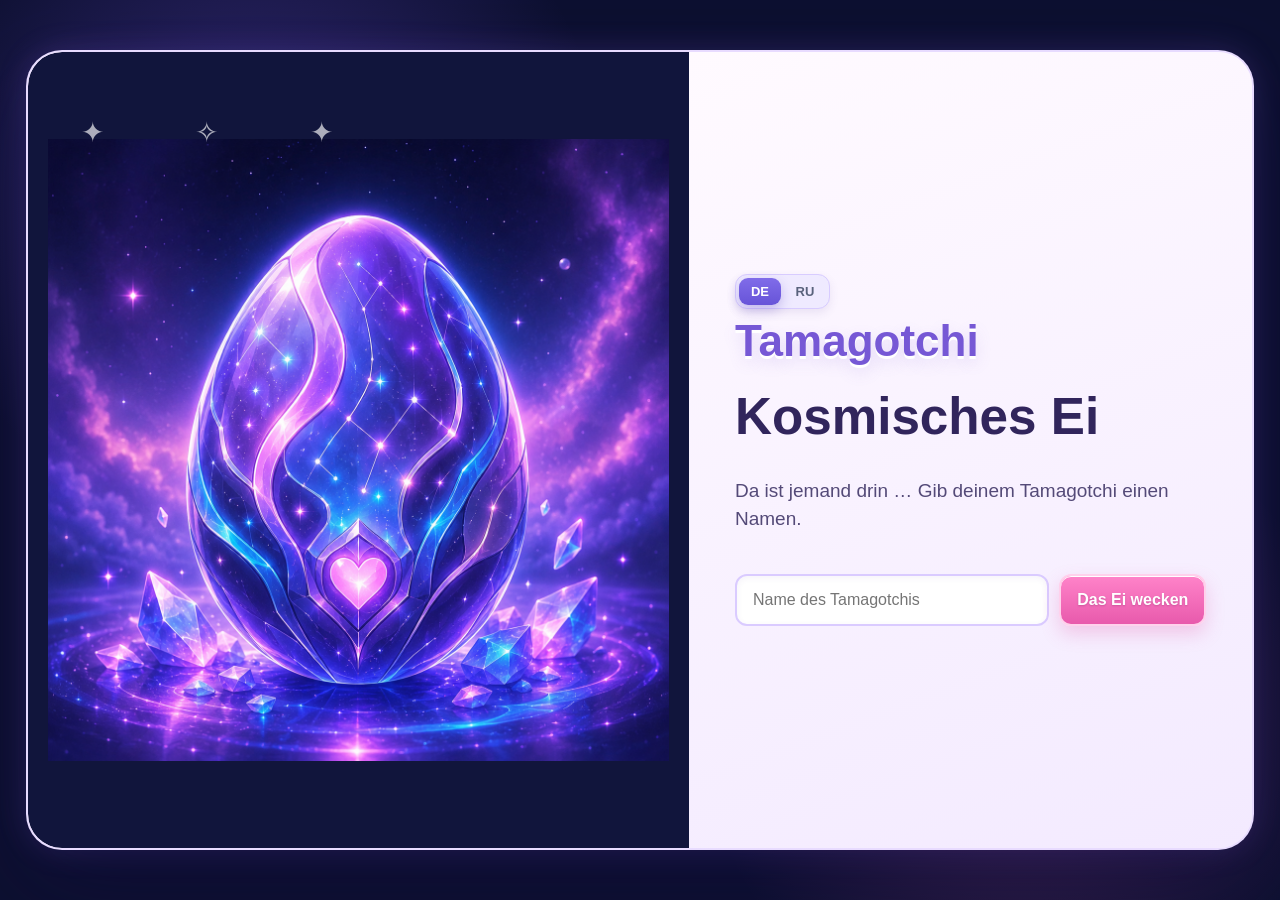
==== index.html @ 8ffc2bdd "Готово. Я собрала **единую финальную версию**, где объединила рабочую механику и утверждённый красив" ====
<!DOCTYPE html>
<html lang="de">
<head>
  <meta charset="UTF-8">
  <meta name="viewport" content="width=device-width, initial-scale=1.0">
  <title>Tamagotchi</title>
  <link rel="stylesheet" href="style.css">
</head>
<body>

  <section class="birth-screen" id="birthScreen">
    <div class="birth-card">
      <div class="birth-visual" id="birthVisual">
        <img id="birthImage" src="assets/images/anfisa_egg.png" alt="Tamagotchi">
        <div class="egg-cracks" id="eggCracks" aria-hidden="true"><i></i><i></i><i></i><i></i><i></i></div>
        <div class="shell-shards" id="shellShards" aria-hidden="true"><b></b><b></b><b></b><b></b><b></b><b></b></div>
        <div class="birth-stars" aria-hidden="true">✦ ✧ ✦</div>
      </div>
      <div class="birth-copy">
        <div class="language-switch birth-language-switch">
          <button type="button" class="lang-btn active" data-lang="de">DE</button>
          <button type="button" class="lang-btn" data-lang="ru">RU</button>
        </div>
        <p class="eyebrow brand-word">Tamagotchi</p>
        <h1 id="birthTitle">Kosmisches Ei</h1>
        <p id="birthText">Da ist jemand drin … Gib deinem Tamagotchi einen Namen.</p>

        <div class="birth-controls" id="birthControls">
          <input id="petName" type="text" maxlength="20" placeholder="Name" value="">
          <button id="startBtn" class="primary">Das Ei wecken</button>
        </div>

        <button id="birthContinueBtn" class="primary birth-continue" hidden>
          Weiter
        </button>
      </div>
    </div>
  </section>

  <main class="game-shell" id="gameShell" hidden>

    <header class="topbar">
      <div class="mini-avatar">
        <img id="miniPetImage" src="assets/images/anfisa_baby.png" alt="Tamagotchi">
      </div>

      <div class="title-block">
        <p class="eyebrow" id="demoLabel">Demo-Webversion</p>
        <h1 class="brand-title">Tamagotchi</h1>
        <p id="welcomeText">Dein Tamagotchi ist geboren!</p>
      </div>

      <div class="top-controls">
        <div class="language-switch">
          <button type="button" class="lang-btn active" data-lang="de">DE</button>
          <button type="button" class="lang-btn" data-lang="ru">RU</button>
        </div>

        <div class="level-badge">
          <span id="levelLabel">🏆 Level</span>
          <strong id="level">1</strong>
        </div>
      </div>
    </header>

    <section class="game-progress-panel">
      <div class="game-progress-head">
        <div>
          <p class="eyebrow" id="overallProgressLabel">Gesamtfortschritt</p>
          <h2 class="compact-title" id="careTitle">Für dein Tamagotchi sorgen</h2>
        </div>
        <strong class="game-progress-percent" id="gameProgressPercent">0%</strong>
      </div>

      <div class="progress-track main-track">
        <div class="progress-fill main-fill" id="gameProgressFill"></div>
      </div>

      <div class="game-steps" id="gameProgressSteps">
        <button class="step" type="button" data-main-action="feed">
          <span class="step-dot"></span><small id="stepFeedLabel">🍎 Füttern</small>
        </button>
        <button class="step" type="button" data-main-action="play">
          <span class="step-dot"></span><small id="stepPlayLabel">🎮 Spielen</small>
        </button>
        <button class="step" type="button" data-main-action="heal">
          <span class="step-dot"></span><small id="stepHealLabel">💊 Gesundheit</small>
        </button>
      </div>
    </section>

    <section class="stats-panel">
      <div class="stats-grid">
        <div class="stat" data-stat="health"><span>❤️</span><strong id="healthLabel">Gesundheit</strong><b id="health">70</b></div>
        <div class="stat" data-stat="hunger"><span>🍎</span><strong id="hungerLabel">Hunger</strong><b id="hunger">60</b></div>
        <div class="stat" data-stat="mood"><span>😊</span><strong id="moodLabel">Stimmung</strong><b id="mood">55</b></div>
        <div class="stat" data-stat="energy"><span>⚡</span><strong id="energyLabel">Energie</strong><b id="energy">100</b></div>
        <div class="stat" data-stat="coins"><span>💰</span><strong id="coinsLabel">Münzen</strong><b id="coins">0</b></div>
        <div class="stat" data-stat="experience"><span>⭐</span><strong id="experienceLabel">Erfahrung</strong><b id="experience">0</b></div>
      </div>
    </section>

    <section class="actions-panel">
      <button class="action-btn" data-main-action="feed" id="feedButton">🍎 Füttern</button>
      <button class="action-btn" data-main-action="play" id="playButton">🎮 Spielen</button>
      <button class="action-btn" data-main-action="heal" id="healButton">💊 Heilen</button>
    </section>

    <section class="content-zone">

      <aside class="pet-stage">
        <div class="pet-stage-top">
          <span class="stage-chip" id="growthLabel">Baby</span>
          <span class="reaction-chip" id="reactionLabel">Ruhig</span>
        </div>

        <div class="pet-picture">
          <img id="petImage" src="assets/images/anfisa_baby.png" alt="Tamagotchi">
          <div class="pet-sparkles" id="petSparkles">✨</div>
        </div>

        <div class="pet-speech" id="petSpeech">
          Miau!
        </div>
      </aside>

      <section class="task-stage">

        <div class="welcome-panel compact-welcome" id="welcomePanel">
          <div class="welcome-icon">🐾</div>
          <div>
            <h2 id="welcomeActionTitle">Wähle eine Aktion</h2>
            <p id="welcomeActionText">Wähle eine Aktion für dein Tamagotchi.</p>
          </div>
        </div>

        <div id="feedArea" hidden>
          <div class="section-heading">
            <div>
              <p class="task-topic">🍎 Essen und Trinken</p>
              <h2 id="feedTitle">Füttern</h2>
            </div>
            <span class="status-badge" id="feedStatus">Nicht erledigt</span>
          </div>

          <div class="progress-wrap feed-progress-wrap">
            <div class="progress-label-row">
              <span id="satietyLabel">Sättigung</span>
              <strong><span id="feedCount">0</span> / 6</strong>
            </div>
            <div class="progress-track">
              <div class="progress-fill fooddy-fill" id="feedProgress"></div>
            </div>
            <div class="progress-dots" id="feedDots">
              <span></span><span></span><span></span><span></span><span></span><span></span>
            </div>
          </div>

          <div class="fooddy-box" id="fooddyBox">
            <div class="fooddy-layout">
              <div class="fooddy-visual">
                <img src="assets/images/fooddy_feeder.png" alt="Robo-Futterautomat Fooddy">
                <div class="food-pellets" id="foodPellets" aria-hidden="true">
                  <span>●</span><span>●</span><span>●</span><span>●</span><span>●</span>
                </div>
                <div class="fooddy-dispense-label" id="fooddyDispenseLabel">Fooddy ist bereit</div>
              </div>

              <div class="fooddy-content">
            <div class="fooddy-heading">
              <div>
                <p class="task-topic" id="fooddyStepLabel">🤖 Schritt 1. Robo-Futterautomat Fooddy</p>
                <h3 id="fooddyTitle">Errate den Geheimcode</h3>
              </div>
              <strong class="round-badge"><span id="roundLabel">Runde</span> <span id="roundNumber">1</span> / 6</strong>
            </div>

            <p id="fooddyMessage" class="fooddy-message">Fooddy: „Piep-piep! Ich habe einen Code von 1 bis 100 versteckt.“</p>

            <div class="guess-row">
              <input id="guessInput" type="number" min="1" max="100" placeholder="Zahl von 1 bis 100 eingeben">
              <button id="guessBtn" class="primary">Code prüfen</button>
            </div>

            <div class="attempt-line">
              <span id="attemptsLabel">Gültige Versuche:</span> <strong id="attempts">0</strong>
            </div>
              </div>
            </div>
          </div>

          <div class="german-box" id="germanBox" hidden>
            <div class="fooddy-heading">
              <div>
                <p class="task-topic" id="deStepLabel">🇩🇪 Schritt 2. Deutsch</p>
                <h3 id="germanTaskTitle">AUFGABE 1</h3>
              </div>
              <strong class="round-badge"><span id="portionLabel">Portion</span> <span id="portionNumber">1</span> / 6</strong>
            </div>
            <p class="task-question" id="germanQuestion"></p>
            <div class="answers" id="germanAnswers"></div>
            <div class="feedback" id="germanFeedback"></div>
          </div>
        </div>

        <div id="seriesArea" hidden>
          <div class="section-heading">
            <div>
              <p class="task-topic" id="seriesTopic"></p>
              <h2 id="seriesTitle"></h2>
            </div>
            <span class="status-badge" id="seriesStatus">Nicht erledigt</span>
          </div>

          <div class="progress-wrap series-progress-wrap">
            <div class="progress-label-row">
              <span id="seriesProgressLabel">Fortschritt</span>
              <strong><span id="seriesCount">0</span> / 6</strong>
            </div>
            <div class="progress-track">
              <div class="progress-fill series-fill" id="seriesProgress"></div>
            </div>
            <div class="progress-dots" id="seriesDots">
              <span></span><span></span><span></span><span></span><span></span><span></span>
            </div>
          </div>

          <div class="german-box">
            <div class="fooddy-heading">
              <div>
                <p class="task-topic">🇩🇪 Deutsch</p>
                <h3 id="seriesTaskTitle">AUFGABE 1</h3>
              </div>
              <strong class="round-badge"><span id="taskNumberLabel">Aufgabe</span> <span id="seriesTaskNumber">1</span> / 6</strong>
            </div>
            <p class="task-question" id="seriesQuestion"></p>
            <div class="answers" id="seriesAnswers"></div>
            <div class="feedback" id="seriesFeedback"></div>
          </div>
        </div>

        <div id="finishArea" hidden>
          <div class="finish-box">
            <div class="finish-icon">🏆</div>
            <h2 id="finishTitle">Demo geschafft!</h2>
            <p id="finishText"></p>
            <button id="continueBtn" class="primary">Tamagotchi ansehen</button>
          </div>
        </div>
      </section>
    </section>
  </main>

  <script src="script.js"></script>
</body>
</html>
---- style.css ----
* { box-sizing: border-box; }

:root {
  font-family: Arial, sans-serif;
  color: #182235;
  background: linear-gradient(135deg, #fff5fb, #eef8ff);
}

html, body { margin: 0; width: 100%; height: 100%; }
body { height: 100dvh; overflow: hidden; }
button, input { font: inherit; }
button { cursor: pointer; }

[hidden] { display: none !important; }

.primary {
  border: 0;
  border-radius: 12px;
  padding: 10px 16px;
  background: #27304d;
  color: white;
  font-weight: 800;
}

.eyebrow, .task-topic {
  margin: 0 0 3px;
  font-weight: 800;
  color: #6c63a8;
}

/* ---------- РОЖДЕНИЕ ---------- */
.birth-screen {
  position: fixed;
  inset: 0;
  z-index: 100;
  display: grid;
  place-items: center;
  padding: 18px;
  background:
    radial-gradient(circle at 30% 20%, rgba(143,132,255,.30), transparent 34%),
    radial-gradient(circle at 70% 70%, rgba(255,120,203,.24), transparent 34%),
    #10102d;
}

.birth-card {
  width: min(1050px, 96vw);
  height: min(650px, 90vh);
  display: grid;
  grid-template-columns: minmax(320px, 1fr) minmax(320px, .9fr);
  overflow: hidden;
  border: 1px solid rgba(255,255,255,.18);
  border-radius: 30px;
  background: rgba(255,255,255,.96);
  box-shadow: 0 30px 80px rgba(0,0,0,.35);
}

.birth-card > img {
  width: 100%;
  height: 100%;
  object-fit: cover;
}

.birth-copy {
  display: grid;
  align-content: center;
  padding: 42px;
}

.birth-copy h1 {
  margin: 4px 0 10px;
  font-size: clamp(34px, 4vw, 58px);
}

.birth-copy p { font-size: 19px; line-height: 1.45; }

.birth-controls {
  display: flex;
  gap: 10px;
  margin-top: 12px;
}

.birth-controls input {
  flex: 1;
  min-width: 0;
  border: 1px solid #ccd5e3;
  border-radius: 12px;
  padding: 12px 14px;
}

/* ---------- ОДИН ЭКРАН ---------- */
.game-shell {
  width: min(1500px, calc(100% - 14px));
  height: calc(100dvh - 14px);
  margin: 7px auto;
  display: grid;
  grid-template-rows: 76px 88px 58px 54px minmax(0, 1fr);
  gap: 7px;
  overflow: hidden;
}

.topbar,
.game-progress-panel,
.stats-panel,
.actions-panel,
.pet-stage,
.task-stage {
  background: rgba(255,255,255,.97);
  border: 1px solid #e0e6ef;
  box-shadow: 0 8px 24px rgba(72,91,130,.08);
}

.topbar {
  border-radius: 18px;
  padding: 7px 12px;
  display: grid;
  grid-template-columns: 58px 1fr auto;
  align-items: center;
  gap: 12px;
}

.mini-avatar {
  width: 56px;
  height: 56px;
  border-radius: 15px;
  overflow: hidden;
  background: #f6efff;
}

.mini-avatar img {
  width: 100%;
  height: 100%;
  object-fit: cover;
}

.title-block h1 {
  margin: 0 0 2px;
  font-size: clamp(24px, 2.3vw, 34px);
  line-height: 1;
}

.title-block p:last-child {
  margin: 0;
  font-size: 14px;
}

.level-badge {
  min-width: 100px;
  padding: 8px 12px;
  border-radius: 14px;
  background: #f7f9fd;
  text-align: center;
}

.level-badge span { display: block; font-size: 13px; }
.level-badge strong { font-size: 22px; }

.game-progress-panel {
  border-radius: 17px;
  padding: 7px 12px;
}

.game-progress-head {
  display: flex;
  align-items: center;
  justify-content: space-between;
  margin-bottom: 5px;
}

.compact-title { margin: 0; font-size: 18px; }
.game-progress-head .eyebrow { font-size: 12px; }
.game-progress-percent { font-size: 21px; }

.progress-track {
  height: 11px;
  overflow: hidden;
  border-radius: 999px;
  background: #edf0f5;
}

.progress-fill {
  height: 100%;
  width: 0%;
  border-radius: inherit;
  transition: width .35s ease;
}

.main-fill { background: linear-gradient(90deg,#7a77ff,#a78cff,#ffbf6b); }
.fooddy-fill { background: linear-gradient(90deg,#ffd46b,#ff9f6b); }
.series-fill { background: linear-gradient(90deg,#8f84ff,#b5aaff); }

.game-steps {
  display: grid;
  grid-template-columns: repeat(3,1fr);
  gap: 8px;
  margin-top: 5px;
}

.step {
  padding: 1px 3px;
  border: 0;
  border-radius: 8px;
  background: transparent;
  text-align: center;
}

.step-dot {
  display: block;
  height: 6px;
  margin-bottom: 2px;
  border-radius: 999px;
  background: #e3e6ec;
}

.step.done .step-dot { background: #8f84ff; }
.step small { font-size: 12px; font-weight: 800; color: #4b5570; }

.stats-panel {
  padding: 7px 9px;
  border-radius: 16px;
}

.stats-grid {
  height: 100%;
  display: grid;
  grid-template-columns: repeat(6,minmax(0,1fr));
  gap: 7px;
}

.stat {
  min-width: 0;
  display: grid;
  grid-template-columns: 26px minmax(0,1fr) auto;
  align-items: center;
  gap: 5px;
  padding: 6px 8px;
  border: 1px solid transparent;
  border-radius: 11px;
  background: #f7f9fd;
  transition: .22s ease;
}

.stat span { font-size: 19px; }
.stat strong { overflow: hidden; font-size: 13px; text-overflow: ellipsis; }
.stat b { font-size: 15px; }

.stat.changed {
  transform: translateY(-1px);
  border-color: #70d28b;
  background: #eafff0;
  box-shadow: 0 0 0 2px rgba(112,210,139,.18);
}
.stat.changed strong, .stat.changed b { color: #217447; }

.actions-panel {
  border-radius: 16px;
  padding: 6px;
  display: grid;
  grid-template-columns: repeat(3,1fr);
  gap: 7px;
}

.action-btn {
  border: 0;
  border-radius: 11px;
  background: #eef3ff;
  color: #263557;
  font-weight: 800;
}

.action-btn.active { background: #e1dcff; }

.content-zone {
  min-height: 0;
  display: grid;
  grid-template-columns: minmax(245px, 29%) minmax(0, 1fr);
  gap: 7px;
  overflow: hidden;
}

.pet-stage {
  min-height: 0;
  position: relative;
  padding: 10px;
  border-radius: 18px;
  display: grid;
  grid-template-rows: auto minmax(0,1fr) auto;
  overflow: hidden;
}

.pet-stage-top {
  display: flex;
  justify-content: space-between;
  gap: 6px;
}

.stage-chip, .reaction-chip {
  padding: 5px 8px;
  border-radius: 999px;
  background: #f1efff;
  color: #5e5897;
  font-size: 12px;
  font-weight: 800;
}

.reaction-chip { background: #fff3da; color: #78551b; }

.pet-picture {
  min-height: 0;
  position: relative;
  display: grid;
  place-items: center;
  overflow: hidden;
}

.pet-picture img {
  max-width: 100%;
  max-height: 100%;
  width: auto;
  height: 100%;
  object-fit: contain;
  border-radius: 16px;
  transition: transform .25s ease, opacity .2s ease;
}

.pet-picture img.pop { transform: scale(1.04); }

.pet-sparkles {
  position: absolute;
  right: 14px;
  top: 14px;
  font-size: 27px;
  opacity: 0;
  transform: scale(.6);
  transition: .25s ease;
}

.pet-sparkles.show {
  opacity: 1;
  transform: scale(1.15);
}

.pet-speech {
  min-height: 47px;
  padding: 8px 10px;
  border-radius: 12px;
  background: #f8f7ff;
  line-height: 1.25;
  font-size: 14px;
  font-weight: 700;
}

.task-stage {
  min-height: 0;
  border-radius: 18px;
  padding: 11px 13px;
  display: grid;
  align-content: center;
  overflow: hidden;
}

.welcome-panel {
  max-width: 760px;
  margin: auto;
  text-align: center;
}
.welcome-panel h2 { margin: 4px 0 8px; }
.welcome-panel p { margin: 0; line-height: 1.4; }
.welcome-icon { font-size: 40px; }

#feedArea, #seriesArea, #finishArea {
  width: 100%;
  max-width: 980px;
  margin: auto;
}

.section-heading, .fooddy-heading {
  display: flex;
  justify-content: space-between;
  gap: 10px;
  align-items: flex-start;
}

.section-heading h2 { margin: 0 0 6px; font-size: 24px; }
h3 { margin: 0; font-size: 19px; }

.status-badge, .round-badge {
  flex: 0 0 auto;
  padding: 6px 9px;
  border-radius: 11px;
  background: #f3f5f9;
  font-size: 12px;
  font-weight: 800;
}

.status-badge.done { background: #e5f7ec; color: #217447; }

.progress-wrap {
  padding: 7px 9px;
  margin: 6px 0 7px;
  border: 1px solid #ddd8ff;
  border-radius: 12px;
  background: #f8f7ff;
}

.feed-progress-wrap {
  border-color: #f0dfb9;
  background: #fff9ef;
}

.progress-label-row {
  display: flex;
  justify-content: space-between;
  margin-bottom: 4px;
  font-size: 12px;
}

.progress-dots {
  display: grid;
  grid-template-columns: repeat(6,1fr);
  gap: 5px;
  margin-top: 4px;
}
.progress-dots span {
  height: 5px;
  border-radius: 999px;
  background: #e3e6ec;
}
#feedDots span.done { background: #ffc05c; }
#seriesDots span.done { background: #8f84ff; }

.fooddy-box, .german-box {
  padding: 9px 11px;
  border-radius: 14px;
}
.fooddy-box {
  border: 1px solid #f0dfb9;
  background: #fffaf1;
}
.german-box {
  border: 1px solid #ddd8ff;
  background: #f8f7ff;
}

.fooddy-message {
  margin: 7px 0;
  padding: 8px 10px;
  border-radius: 10px;
  background: #fff4dd;
  font-size: 14px;
}

.guess-row {
  display: flex;
  gap: 7px;
}

.guess-row input {
  min-width: 0;
  flex: 1;
  border: 1px solid #ccd5e3;
  border-radius: 11px;
  padding: 9px 11px;
}

.attempt-line { margin-top: 5px; font-size: 12px; }

.task-question {
  margin: 7px 0;
  font-size: 18px;
  line-height: 1.25;
  font-weight: 800;
}

.answers { display: grid; gap: 5px; }

.answer-btn {
  width: 100%;
  min-height: 34px;
  padding: 7px 10px;
  border: 1px solid #dbe2ef;
  border-radius: 10px;
  background: #f7f9fd;
  color: #182235;
  text-align: left;
  font-weight: 700;
}
.answer-btn:hover { background: #eef3ff; }

.feedback {
  min-height: 20px;
  margin-top: 6px;
  font-size: 13px;
  font-weight: 800;
}
.ok { color: #217447; }
.bad { color: #a43a45; }

.finish-box { text-align: center; }
.finish-icon { font-size: 45px; }

/* Небольшие ноутбуки */
@media (max-height: 720px) and (min-width: 900px) {
  .game-shell {
    grid-template-rows: 66px 76px 50px 46px minmax(0,1fr);
    gap: 5px;
  }
  .topbar { grid-template-columns: 50px 1fr auto; }
  .mini-avatar { width: 48px; height: 48px; }
  .title-block h1 { font-size: 25px; }
  .game-progress-panel { padding: 5px 10px; }
  .stats-panel, .actions-panel { padding: 5px 7px; }
  .stat { padding: 4px 6px; }
  .task-stage, .pet-stage { padding: 8px 10px; }
}

/* Узкие экраны */
@media (max-width: 900px) {
  body { overflow: auto; }
  .game-shell {
    height: auto;
    min-height: 100dvh;
    overflow: visible;
    grid-template-rows: auto;
  }
  .stats-grid { grid-template-columns: repeat(3,1fr); }
  .content-zone { grid-template-columns: 1fr; overflow: visible; }
  .pet-stage { min-height: 310px; }
  .task-stage { overflow: visible; }
  .birth-card { height: auto; grid-template-columns: 1fr; }
  .birth-card > img { max-height: 48vh; }
  .birth-copy { padding: 24px; }
}


/* ===== v2: исправления по экрану ===== */
.game-shell {
  grid-template-rows: 86px 80px 58px 54px minmax(0, 1fr);
}

/* Шапка: текст больше не подрезается */
.topbar {
  padding-top: 9px;
  padding-bottom: 9px;
  overflow: hidden;
}

.title-block {
  min-height: 0;
}

.title-block h1 {
  font-size: clamp(23px, 2.1vw, 32px);
  line-height: 1.05;
}

.title-block p:last-child {
  line-height: 1.2;
}

/* Общий прогресс компактнее, подписи не вылезают вниз */
.game-progress-panel {
  padding: 6px 12px 7px;
  overflow: hidden;
}

.game-progress-head {
  margin-bottom: 3px;
}

.game-steps {
  margin-top: 3px;
}

.step {
  display: grid;
  grid-template-columns: 1fr;
  align-items: center;
  min-height: 22px;
}

.step-dot {
  height: 4px;
  margin-bottom: 1px;
}

.step small {
  line-height: 1.05;
}

/* Анфиса показывается целиком */
.pet-picture {
  padding: 4px 4px 2px;
}

.pet-picture img {
  width: auto !important;
  height: auto !important;
  max-width: 96% !important;
  max-height: 96% !important;
  object-fit: contain !important;
  object-position: center bottom !important;
}

/* Компактный стартовый блок справа */
.task-stage {
  align-content: start;
}

.compact-welcome {
  width: 100%;
  max-width: none;
  min-height: 86px;
  margin: 0;
  padding: 14px 18px;
  display: flex;
  align-items: center;
  justify-content: center;
  gap: 15px;
  text-align: left;
  border-radius: 14px;
  background: linear-gradient(90deg, #fbfaff, #ffffff);
}

.compact-welcome .welcome-icon {
  flex: 0 0 auto;
  margin: 0;
  font-size: 34px;
}

.compact-welcome h2 {
  margin: 0 0 4px;
  font-size: 23px;
}

.compact-welcome p {
  margin: 0;
  font-size: 14px;
}

/* Рождение: новорождённая остаётся на экране, пока игрок не нажмёт кнопку */
.birth-continue {
  width: 100%;
  margin-top: 14px;
  min-height: 48px;
  font-size: 17px;
}

/* Фудди — полноценный персонаж блока еды */
.fooddy-layout {
  display: grid;
  grid-template-columns: 210px minmax(0, 1fr);
  gap: 12px;
  align-items: stretch;
}

.fooddy-visual {
  position: relative;
  min-height: 178px;
  overflow: hidden;
  border-radius: 14px;
  background: linear-gradient(145deg, #eff7ff, #f7efff);
  border: 1px solid #d7e4ff;
}

.fooddy-visual img {
  width: 100%;
  height: 100%;
  min-height: 178px;
  object-fit: cover;
  object-position: center;
  display: block;
}

.fooddy-dispense-label {
  position: absolute;
  left: 8px;
  right: 8px;
  bottom: 7px;
  padding: 5px 7px;
  border-radius: 999px;
  background: rgba(255,255,255,.92);
  text-align: center;
  font-size: 11px;
  font-weight: 800;
  color: #52598b;
}

.fooddy-content {
  min-width: 0;
  display: grid;
  align-content: center;
}

.food-pellets {
  position: absolute;
  left: 48%;
  bottom: 23px;
  width: 60px;
  height: 58px;
  pointer-events: none;
  opacity: 0;
}

.food-pellets span {
  position: absolute;
  color: #9a5d1e;
  font-size: 12px;
  text-shadow: 0 1px 1px rgba(0,0,0,.15);
}

.food-pellets span:nth-child(1) { left: 3px; top: 0; }
.food-pellets span:nth-child(2) { left: 20px; top: 5px; }
.food-pellets span:nth-child(3) { left: 34px; top: 1px; }
.food-pellets span:nth-child(4) { left: 13px; top: 18px; }
.food-pellets span:nth-child(5) { left: 29px; top: 22px; }

.food-pellets.dispensing {
  opacity: 1;
}

.food-pellets.dispensing span {
  animation: pelletDrop .85s ease-in forwards;
}

.food-pellets.dispensing span:nth-child(2) { animation-delay: .08s; }
.food-pellets.dispensing span:nth-child(3) { animation-delay: .14s; }
.food-pellets.dispensing span:nth-child(4) { animation-delay: .20s; }
.food-pellets.dispensing span:nth-child(5) { animation-delay: .26s; }

@keyframes pelletDrop {
  0% { transform: translateY(-15px) rotate(0); opacity: 0; }
  20% { opacity: 1; }
  100% { transform: translateY(38px) rotate(150deg); opacity: 0; }
}

@media (max-height: 720px) and (min-width: 900px) {
  .game-shell {
    grid-template-rows: 76px 70px 50px 46px minmax(0,1fr);
  }

  .fooddy-layout {
    grid-template-columns: 165px minmax(0,1fr);
  }

  .fooddy-visual,
  .fooddy-visual img {
    min-height: 140px;
  }
}


/* ===== v3: Анфиса всегда показывается целиком ===== */
.pet-stage {
  grid-template-rows: auto minmax(0, 1fr) auto;
  min-height: 0;
}

.pet-picture {
  min-height: 0;
  width: 100%;
  height: 100%;
  padding: 6px 10px;
  display: grid;
  place-items: center;
  overflow: hidden;
  border-radius: 14px;
  background: linear-gradient(180deg, #fbf6ff, #f7f3ff);
}

.pet-picture img {
  width: 100% !important;
  height: 100% !important;
  max-width: 100% !important;
  max-height: 100% !important;
  object-fit: contain !important;
  object-position: center center !important;
  display: block;
  border-radius: 12px;
}

/* Реплика всегда отдельным блоком, не перекрывает картинку */
.pet-speech {
  position: relative;
  z-index: 2;
  margin-top: 5px;
  min-height: 44px;
}

/* На небольших ноутбуках немного уменьшаем изображение,
   чтобы лапки и хвост точно помещались */
@media (max-height: 760px) and (min-width: 900px) {
  .pet-picture {
    padding: 4px 14px;
  }

  .pet-picture img {
    transform: scale(.90);
  }

  .pet-picture img.pop {
    transform: scale(.94);
  }
}


/* =========================================================
   v4 — ЖЁСТКОЕ ИСПРАВЛЕНИЕ ОБРЕЗКИ АНФИСЫ
   Картинка и реплика больше физически не могут перекрываться.
   ========================================================= */

.pet-stage {
  display: grid !important;
  grid-template-rows: 34px minmax(0, 1fr) 58px !important;
  gap: 6px !important;
  padding: 9px !important;
  overflow: hidden !important;
}

.pet-stage-top {
  height: 34px;
  min-height: 34px;
  align-items: center;
}

/* Отдельное окно исключительно для изображения */
.pet-picture {
  position: relative !important;
  min-width: 0 !important;
  min-height: 0 !important;
  width: 100% !important;
  height: 100% !important;
  padding: 0 !important;
  margin: 0 !important;
  overflow: hidden !important;
  border-radius: 14px !important;
  background: linear-gradient(180deg, #fbf6ff, #f5f0ff) !important;
}

/* Само изображение не участвует в расчёте сетки.
   Оно вписывается строго внутрь окна целиком. */
.pet-picture > img#petImage {
  position: absolute !important;
  inset: 7px !important;
  width: calc(100% - 14px) !important;
  height: calc(100% - 14px) !important;
  max-width: none !important;
  max-height: none !important;
  margin: 0 !important;
  padding: 0 !important;

  object-fit: contain !important;
  object-position: center center !important;

  transform: none !important;
  border-radius: 10px !important;
}

/* Реакция может слегка увеличиться, но только внутри своего окна */
.pet-picture > img#petImage.pop {
  transform: scale(.97) !important;
}

/* Реплика — отдельная фиксированная строка */
.pet-speech {
  position: static !important;
  z-index: auto !important;
  box-sizing: border-box !important;

  height: 58px !important;
  min-height: 58px !important;
  max-height: 58px !important;

  margin: 0 !important;
  padding: 8px 10px !important;

  display: flex !important;
  align-items: center !important;

  overflow: hidden !important;
  border-radius: 12px !important;
  background: #f8f7ff !important;

  font-size: 13px !important;
  line-height: 1.22 !important;
}

/* На экранах высотой около пользовательского скриншота
   отдаём Анфисе больше вертикального места */
@media (min-width: 900px) and (max-height: 900px) {
  .game-shell {
    grid-template-rows:
      72px
      66px
      50px
      46px
      minmax(0, 1fr) !important;
  }

  .content-zone {
    min-height: 0 !important;
  }

  .pet-stage {
    grid-template-rows: 32px minmax(0, 1fr) 54px !important;
  }

  .pet-speech {
    height: 54px !important;
    min-height: 54px !important;
    max-height: 54px !important;
  }
}


/* =========================================================
   v5 — финальное исправление изображения Анфисы
   Никакого absolute и никакого увеличения.
   ========================================================= */

.pet-stage {
  grid-template-rows: 34px minmax(0, 1fr) 58px !important;
  gap: 6px !important;
}

.pet-picture {
  position: static !important;
  display: flex !important;
  align-items: center !important;
  justify-content: center !important;

  width: 100% !important;
  height: 100% !important;
  min-width: 0 !important;
  min-height: 0 !important;

  padding: 8px 12px !important;
  margin: 0 !important;
  overflow: hidden !important;
}

.pet-picture > img#petImage {
  position: static !important;
  inset: auto !important;

  width: auto !important;
  height: auto !important;

  max-width: 88% !important;
  max-height: 96% !important;

  min-width: 0 !important;
  min-height: 0 !important;

  margin: auto !important;
  padding: 0 !important;

  object-fit: contain !important;
  object-position: center center !important;

  transform: none !important;
}

/* Реакции не должны приближать изображение */
.pet-picture > img#petImage.pop {
  transform: none !important;
}

/* Для невысоких экранов оставляем ещё больший запас */
@media (min-width: 900px) and (max-height: 900px) {
  .pet-picture > img#petImage {
    max-width: 82% !important;
    max-height: 90% !important;
  }
}

/* =========================================================
   v5 — заметная зелёная подсветка изменившихся показателей
   ========================================================= */

.stat.changed {
  background: #dfffe8 !important;
  border: 2px solid #36b95f !important;
  box-shadow:
    0 0 0 3px rgba(54,185,95,.20),
    0 0 18px rgba(54,185,95,.42) !important;
  transform: scale(1.035) !important;
}

.stat.changed strong,
.stat.changed b {
  color: #147a36 !important;
}

.stat.changed b::after {
  content: " ✓";
  color: #20a34c;
  font-size: .8em;
}


/* ===== v6: все варианты ответа одинаково кликабельны ===== */
.answer-btn {
  cursor: pointer !important;
  pointer-events: auto !important;
  opacity: 1 !important;
  user-select: none;
}

.answer-btn:not(:disabled):hover {
  background: #eaf0ff !important;
  border-color: #b8c7eb !important;
  transform: translateY(-1px);
}

.answer-btn:not(:disabled):active {
  transform: translateY(0) scale(.995);
}

.answer-btn.wrong-answer {
  background: #fff0f1 !important;
  border-color: #e66a76 !important;
  color: #9c2632 !important;
  animation: wrongShake .28s ease-in-out 2;
}

.answer-btn:disabled {
  cursor: default !important;
  pointer-events: none !important;
}

@keyframes wrongShake {
  0%, 100% { transform: translateX(0); }
  25% { transform: translateX(-4px); }
  75% { transform: translateX(4px); }
}


/* ===== v8: RU / DE language switch ===== */
.top-controls {
  display: flex;
  align-items: center;
  gap: 8px;
}

.language-switch {
  display: inline-flex;
  gap: 3px;
  padding: 3px;
  border-radius: 12px;
  background: #eef2fb;
  border: 1px solid #dde3f1;
}

.birth-language-switch {
  width: fit-content;
  margin-bottom: 10px;
}

.lang-btn {
  min-width: 42px;
  padding: 6px 9px;
  border: 0;
  border-radius: 9px;
  background: transparent;
  color: #59627c;
  font-size: 13px;
  font-weight: 900;
}

.lang-btn.active {
  background: #6f65d8;
  color: white;
  box-shadow: 0 3px 8px rgba(71,61,156,.22);
}

@media (max-width: 900px) {
  .top-controls {
    flex-direction: column;
    align-items: stretch;
  }

  .language-switch {
    justify-content: center;
  }
}


/* ===== v11: compact layout, full birth image, no demo label, single progress ===== */
.birth-card > img {
  object-fit: contain !important;
  object-position: center center !important;
  background: radial-gradient(circle at 50% 45%, rgba(138,102,255,.18), transparent 40%), #12133a;
  padding: 16px;
}

#demoLabel { display: none !important; }

.topbar {
  padding: 6px 12px !important;
}

.game-shell {
  grid-template-rows: 70px 54px 56px 52px minmax(0, 1fr) !important;
  gap: 5px !important;
}

.title-block h1 {
  font-size: clamp(22px, 2vw, 30px) !important;
}

.title-block p:last-child {
  font-size: 12px !important;
}

.game-progress-panel {
  padding: 6px 12px !important;
}

.game-progress-head {
  margin-bottom: 4px !important;
}

.compact-title { font-size: 16px !important; }
.game-progress-head .eyebrow { font-size: 11px !important; }
.game-progress-percent { font-size: 18px !important; }
.progress-track.main-track { height: 8px !important; background: #edf1f8; box-shadow: inset 0 0 0 1px #e2e7f0; }
.progress-fill.main-fill { box-shadow: 0 0 12px rgba(122,119,255,.28); }
.game-steps { display: none !important; }

.stats-panel { padding: 6px 8px !important; }
.stat { padding: 5px 8px !important; }
.stat strong { font-size: 12px !important; }
.stat b { font-size: 14px !important; }

.actions-panel { padding: 5px !important; }
.action-btn { font-size: 15px; }

.content-zone { gap: 6px !important; }
.pet-stage, .task-stage { padding: 8px 10px !important; }

.pet-stage {
  grid-template-rows: 32px minmax(0, 1fr) 64px !important;
}

.pet-picture {
  background: linear-gradient(180deg, #faf6ff, #f6f1ff) !important;
}

.pet-picture > img#petImage {
  max-width: 74% !important;
  max-height: 74% !important;
  animation: petIdle 3.2s ease-in-out infinite;
}

@keyframes petIdle {
  0%, 100% { transform: translateY(0); }
  50% { transform: translateY(-4px); }
}

.pet-picture > img#petImage.pop {
  animation: petPop .5s ease, petIdle 3.2s ease-in-out .5s infinite;
}

@keyframes petPop {
  0% { transform: scale(.98); }
  50% { transform: scale(1.03); }
  100% { transform: scale(1); }
}

.pet-speech {
  height: 64px !important;
  min-height: 64px !important;
  max-height: 64px !important;
  font-size: 12px !important;
  line-height: 1.15 !important;
}

.compact-welcome {
  min-height: 68px !important;
  padding: 10px 14px !important;
}
.compact-welcome .welcome-icon { font-size: 28px !important; }
.compact-welcome h2 { font-size: 19px !important; }
.compact-welcome p { font-size: 13px !important; }

.feed-progress-wrap, .series-progress-wrap {
  display: none !important;
}

#feedArea, #seriesArea, #finishArea {
  max-width: none !important;
  margin: 0 !important;
}

.section-heading h2 { font-size: 20px !important; margin-bottom: 4px !important; }
h3 { font-size: 17px !important; }
.status-badge, .round-badge { padding: 5px 8px !important; font-size: 11px !important; }

.fooddy-layout {
  grid-template-columns: 185px minmax(0, 1fr) !important;
  gap: 10px !important;
}
.fooddy-visual, .fooddy-visual img { min-height: 150px !important; }
.fooddy-content { align-content: start !important; }
.fooddy-message { margin: 6px 0 !important; padding: 7px 9px !important; font-size: 13px !important; }
.guess-row input { padding: 8px 10px !important; }
.attempt-line { margin-top: 4px !important; font-size: 12px !important; }

.task-question {
  margin: 6px 0 !important;
  font-size: 16px !important;
  line-height: 1.2 !important;
}
.answers { gap: 4px !important; }
.answer-btn {
  min-height: 30px !important;
  padding: 6px 9px !important;
  font-size: 14px !important;
}
.feedback { margin-top: 4px !important; font-size: 12px !important; min-height: 18px !important; }

@media (min-width: 900px) and (max-height: 900px) {
  .game-shell {
    grid-template-rows: 68px 52px 54px 50px minmax(0, 1fr) !important;
  }
  .fooddy-layout { grid-template-columns: 165px minmax(0, 1fr) !important; }
  .fooddy-visual, .fooddy-visual img { min-height: 132px !important; }
  .pet-picture > img#petImage { max-width: 68% !important; max-height: 68% !important; }
  .pet-speech { height: 60px !important; min-height: 60px !important; max-height: 60px !important; }
}
\n\n/* ===== v12: player chooses the pet name ===== */\n.birth-controls input.name-error {\n  border-color: #ef6680 !important;\n  box-shadow: 0 0 0 4px rgba(239,102,128,.16) !important;\n  animation: nameShake .28s ease-in-out 2;\n}\n\n@keyframes nameShake {\n  0%, 100% { transform: translateX(0); }\n  25% { transform: translateX(-5px); }\n  75% { transform: translateX(5px); }\n}\n

/* ============================================================
   FINAL v14 — approved child-friendly magical UI
   ============================================================ */
:root {
  --violet:#7665e8;
  --violet-dark:#5039b7;
  --pink:#ff83c9;
  --cream:#fff9ff;
  --panel:rgba(255,255,255,.92);
  --line:#e7d9ff;
  --shadow:0 8px 26px rgba(103,73,175,.16);
}
body {
  background:
    radial-gradient(circle at 12% 10%, rgba(255,184,234,.34), transparent 28%),
    radial-gradient(circle at 88% 12%, rgba(132,116,255,.22), transparent 30%),
    linear-gradient(135deg,#fff5fd,#f1f5ff);
}
#demoLabel { display:none !important; }

/* ---------- BIRTH ---------- */
.birth-screen {
  background:
    radial-gradient(circle at 20% 20%, rgba(128,92,255,.32), transparent 28%),
    radial-gradient(circle at 80% 80%, rgba(247,105,211,.22), transparent 26%),
    #0d1030;
  padding:18px;
}
.birth-card {
  width:min(1460px,96vw);
  height:min(800px,94vh);
  grid-template-columns:minmax(0,1.08fr) minmax(390px,.92fr);
  border:2px solid rgba(231,219,255,.95);
  border-radius:36px;
  background:linear-gradient(145deg,#fffaff,#f5efff);
  box-shadow:0 28px 90px rgba(16,9,63,.42),0 0 30px rgba(154,122,255,.20);
}
.birth-visual {
  position:relative;
  min-width:0; min-height:0;
  overflow:hidden;
  border-radius:34px 0 0 34px;
  background:#11153c;
  display:grid; place-items:center;
}
.birth-visual>img {
  width:100%; height:100%; object-fit:contain; object-position:center;
  padding:20px;
  transition:transform .45s ease, filter .45s ease, opacity .25s ease;
}
.birth-visual.egg-awake>img { animation:eggFloat 1.8s ease-in-out infinite; filter:drop-shadow(0 0 24px rgba(174,122,255,.35)); }
.birth-visual.cracking>img { animation:eggShake .18s linear 6; filter:drop-shadow(0 0 36px rgba(255,145,234,.75)); }
.birth-visual.burst>img { animation:none; transform:scale(.98); }
.birth-stars { position:absolute; inset:8%; color:#fff; font-size:28px; letter-spacing:42px; opacity:.65; animation:twinkle 1.4s ease-in-out infinite; pointer-events:none; }
.egg-cracks { position:absolute; inset:20% 26%; opacity:0; pointer-events:none; }
.egg-cracks i { position:absolute; width:4px; height:110px; background:linear-gradient(#fff,#d793ff); box-shadow:0 0 13px #fff; transform-origin:top; clip-path:polygon(42% 0,100% 0,58% 35%,100% 48%,52% 100%,0 100%,40% 54%,0 40%); }
.egg-cracks i:nth-child(1){left:47%;top:3%;transform:rotate(8deg)}
.egg-cracks i:nth-child(2){left:34%;top:25%;transform:rotate(-48deg)}
.egg-cracks i:nth-child(3){left:61%;top:24%;transform:rotate(52deg)}
.egg-cracks i:nth-child(4){left:42%;top:48%;transform:rotate(18deg)}
.egg-cracks i:nth-child(5){left:57%;top:49%;transform:rotate(-18deg)}
.birth-visual.cracking .egg-cracks{opacity:1;animation:crackFlash .9s ease both}
.shell-shards{position:absolute;inset:0;pointer-events:none}
.shell-shards b{position:absolute;left:48%;top:48%;width:58px;height:46px;background:linear-gradient(135deg,#9f73ff,#432ba9);border:3px solid #e9caff;clip-path:polygon(0 35%,32% 0,100% 18%,79% 100%,20% 85%);opacity:0;box-shadow:0 0 18px rgba(219,169,255,.8)}
.birth-visual.burst .shell-shards b{opacity:1;animation:shardFly 1.05s ease-out forwards}
.birth-visual.burst .shell-shards b:nth-child(1){--x:-310px;--y:-210px;--r:-70deg}
.birth-visual.burst .shell-shards b:nth-child(2){--x:300px;--y:-180px;--r:80deg}
.birth-visual.burst .shell-shards b:nth-child(3){--x:-360px;--y:70px;--r:-120deg}
.birth-visual.burst .shell-shards b:nth-child(4){--x:350px;--y:90px;--r:130deg}
.birth-visual.burst .shell-shards b:nth-child(5){--x:-230px;--y:240px;--r:-150deg}
.birth-visual.burst .shell-shards b:nth-child(6){--x:250px;--y:230px;--r:160deg}
.birth-copy { padding:34px 46px; background:linear-gradient(160deg,#fffaff,#f3eaff); }
.birth-copy .brand-word{font-size:44px!important;line-height:1;margin-bottom:18px;color:#7658d5;text-shadow:0 3px 0 #fff,0 7px 16px rgba(118,88,213,.18)}
.birth-copy h1{font-size:clamp(38px,4vw,62px);color:#31255c;margin:6px 0 12px}
.birth-copy p{font-size:19px;color:#544a78}
.birth-controls{margin-top:22px}
.birth-controls input{background:#fff;border:2px solid #dacbff;box-shadow:inset 0 2px 6px rgba(83,54,146,.06);padding:15px 16px}
.primary{background:linear-gradient(180deg,#ff83c9,#e85aac);border:2px solid #ffd1ec;box-shadow:0 8px 18px rgba(227,82,163,.25),inset 0 1px 0 #fff;color:#fff;text-shadow:0 1px 2px rgba(100,23,81,.25)}
.primary:hover{transform:translateY(-1px);filter:brightness(1.04)}
.birth-continue{font-size:18px}
.language-switch{background:#efeaff;border:1px solid #d8ccff;box-shadow:0 4px 10px rgba(78,55,147,.10)}
.lang-btn.active{background:linear-gradient(180deg,#806ce9,#6754d8);box-shadow:0 5px 12px rgba(93,71,191,.30)}

/* ---------- GAME: use every pixel ---------- */
.game-shell{
  width:min(1600px,calc(100% - 12px));
  height:calc(100dvh - 12px);
  margin:6px auto;
  grid-template-rows:58px 42px 50px 44px minmax(0,1fr)!important;
  gap:5px!important;
}
.topbar,.game-progress-panel,.stats-panel,.actions-panel,.pet-stage,.task-stage{border:2px solid rgba(223,210,255,.95);box-shadow:var(--shadow);background:var(--panel)}
.topbar{border-radius:18px;padding:5px 10px!important;grid-template-columns:48px 1fr auto;gap:9px}
.mini-avatar{width:46px;height:46px;border-radius:50%;border:3px solid #fff;box-shadow:0 0 0 2px #d8c6ff,0 5px 13px rgba(77,54,147,.14)}
.brand-title{font-size:26px!important;color:#6b51cf!important;text-shadow:0 2px 0 #fff;margin:0!important}
.title-block p:last-child{font-size:11px!important;line-height:1.1;color:#625b78}
.level-badge{padding:4px 10px;border:1px solid #decfff;background:linear-gradient(180deg,#fff,#f2edff);min-width:86px}
.level-badge span{font-size:11px}.level-badge strong{font-size:18px;color:#6c51d7}
.game-progress-panel{border-radius:15px;padding:4px 10px!important;display:grid;grid-template-columns:210px 1fr 58px;align-items:center;gap:10px}
.game-progress-head{display:contents}.game-progress-head>div{min-width:0}.game-progress-head .eyebrow{display:none}.compact-title{font-size:14px!important;color:#6654bb;white-space:nowrap;overflow:hidden;text-overflow:ellipsis}
.game-progress-percent{font-size:16px!important;color:#6a54d5;text-align:right;grid-column:3}.main-track{grid-column:2;grid-row:1;height:8px!important;background:#eae6f3!important;box-shadow:inset 0 1px 3px rgba(46,27,89,.10)}
.main-fill{background:linear-gradient(90deg,#ff9dcf,#ffcb73,#82d6ff,#8c7cff)!important;box-shadow:0 0 12px rgba(133,103,255,.45)}
.game-steps{display:none!important}
.stats-panel{border-radius:15px;padding:4px 6px!important}.stats-grid{gap:5px}.stat{padding:4px 6px!important;border:1px solid #eadfff;background:linear-gradient(180deg,#fff,#faf7ff);border-radius:13px}.stat span{font-size:17px}.stat strong{font-size:11px!important}.stat b{font-size:13px!important;color:#614bc7}
.stat.changed{background:#eaffed!important;border-color:#68de85!important;box-shadow:0 0 14px rgba(83,212,113,.36)!important}
.actions-panel{border-radius:15px;padding:4px!important}.action-btn{border:1px solid #ddd3ff;background:linear-gradient(180deg,#f8f5ff,#efebff);font-size:14px;color:#59499c}.action-btn.active{background:linear-gradient(180deg,#dcd4ff,#c9beff);box-shadow:0 0 12px rgba(117,89,224,.24)}
.content-zone{grid-template-columns:minmax(230px,28%) minmax(0,1fr);gap:5px!important}
.pet-stage,.task-stage{border-radius:18px;padding:7px!important}
.pet-stage{grid-template-rows:28px minmax(0,1fr) 55px!important;gap:5px!important;background:linear-gradient(160deg,#fff,#f5efff)}
.pet-stage-top{height:28px!important;min-height:28px!important}.stage-chip,.reaction-chip{padding:4px 7px;font-size:10px}
.pet-picture{padding:3px!important;background:radial-gradient(circle at 50% 35%,#fff 0,#f2e9ff 68%,#e6d9ff 100%)!important;border:1px solid #e4d5ff!important}
.pet-picture>img#petImage{max-width:78%!important;max-height:78%!important;animation:petBreath 3s ease-in-out infinite!important;filter:drop-shadow(0 8px 10px rgba(70,48,111,.16))}
.pet-picture>img#petImage.pop{animation:petHappy .55s ease,petBreath 3s ease-in-out .55s infinite!important}
.pet-speech{height:55px!important;min-height:55px!important;max-height:55px!important;font-size:11px!important;padding:6px 8px!important;background:#fff9ff!important;border:1px solid #eadfff}
.task-stage{overflow:hidden!important;background:linear-gradient(150deg,#fff,#faf5ff);align-content:start!important}
.compact-welcome{min-height:56px!important;padding:8px 10px!important;border:1px solid #e4d8ff;background:linear-gradient(90deg,#faf7ff,#fff)}
.compact-welcome .welcome-icon{font-size:24px!important}.compact-welcome h2{font-size:17px!important}.compact-welcome p{font-size:11px!important}
.feed-progress-wrap,.series-progress-wrap{display:none!important}
#feedArea,#seriesArea,#finishArea{max-width:none!important;margin:0!important;height:100%;overflow:hidden}
.section-heading{align-items:center;padding:1px 2px 4px}.section-heading h2{font-size:18px!important;margin:0!important;color:#553cae}.task-topic{font-size:11px;margin:0!important}.status-badge,.round-badge{padding:4px 7px!important;font-size:10px!important}
.fooddy-box,.german-box{padding:7px!important;border-radius:14px;border:1px solid #e6d7ff;background:linear-gradient(145deg,#fff,#fff8fc)}
.fooddy-layout{grid-template-columns:160px minmax(0,1fr)!important;gap:8px!important}.fooddy-visual,.fooddy-visual img{min-height:124px!important}.fooddy-visual{border:1px solid #d8c8ff;background:#f2edff}.fooddy-content{align-content:start!important}.fooddy-heading{gap:6px}h3{font-size:15px!important}.fooddy-message{font-size:11px!important;padding:6px 7px!important;margin:5px 0!important}.guess-row{gap:5px}.guess-row input{padding:7px 8px!important;font-size:12px}.guess-row .primary{padding:7px 10px!important;font-size:12px}.attempt-line{font-size:10px!important;margin-top:3px!important}
.task-question{font-size:15px!important;margin:5px 0!important}.answers{gap:3px!important}.answer-btn{min-height:27px!important;padding:5px 8px!important;font-size:12px!important;border-color:#e0d7f2;background:#fcfbff}.feedback{min-height:16px!important;font-size:10px!important;margin-top:3px!important}
.finish-box{padding-top:12px}.finish-icon{font-size:40px}.finish-box h2{color:#5d46c1}

@keyframes eggFloat{0%,100%{transform:translateY(0) scale(.96)}50%{transform:translateY(-10px) scale(.98)}}
@keyframes eggShake{0%{transform:translateX(0) rotate(0)}25%{transform:translateX(-7px) rotate(-1deg)}75%{transform:translateX(7px) rotate(1deg)}100%{transform:translateX(0) rotate(0)}}
@keyframes crackFlash{0%{opacity:0}30%{opacity:1}100%{opacity:1}}
@keyframes shardFly{0%{transform:translate(0,0) rotate(0) scale(.5);opacity:1}100%{transform:translate(var(--x),var(--y)) rotate(var(--r)) scale(1.05);opacity:0}}
@keyframes twinkle{0%,100%{opacity:.25;transform:scale(.94)}50%{opacity:.9;transform:scale(1.04)}}
@keyframes petBreath{0%,100%{transform:translateY(0) scale(1)}50%{transform:translateY(-3px) scale(1.012)}}
@keyframes petHappy{0%{transform:scale(1)}50%{transform:scale(1.06) rotate(-1deg)}100%{transform:scale(1)}}

@media (min-width:900px) and (max-height:760px){
  .game-shell{grid-template-rows:52px 38px 46px 40px minmax(0,1fr)!important}
  .topbar{grid-template-columns:42px 1fr auto}.mini-avatar{width:40px;height:40px}.brand-title{font-size:22px!important}
  .game-progress-panel{grid-template-columns:170px 1fr 50px}.compact-title{font-size:12px!important}
  .stat strong{font-size:10px!important}.stat b{font-size:12px!important}.action-btn{font-size:12px}
  .content-zone{grid-template-columns:minmax(210px,27%) minmax(0,1fr)}
  .pet-stage{grid-template-rows:25px minmax(0,1fr) 48px!important}.pet-speech{height:48px!important;min-height:48px!important;max-height:48px!important}
  .fooddy-layout{grid-template-columns:135px minmax(0,1fr)!important}.fooddy-visual,.fooddy-visual img{min-height:105px!important}
  .answer-btn{min-height:24px!important;padding:4px 7px!important}.task-question{font-size:13px!important}.section-heading h2{font-size:16px!important}
}

html{height:100%;overflow:hidden!important;} body{height:100%;overflow:hidden!important;}
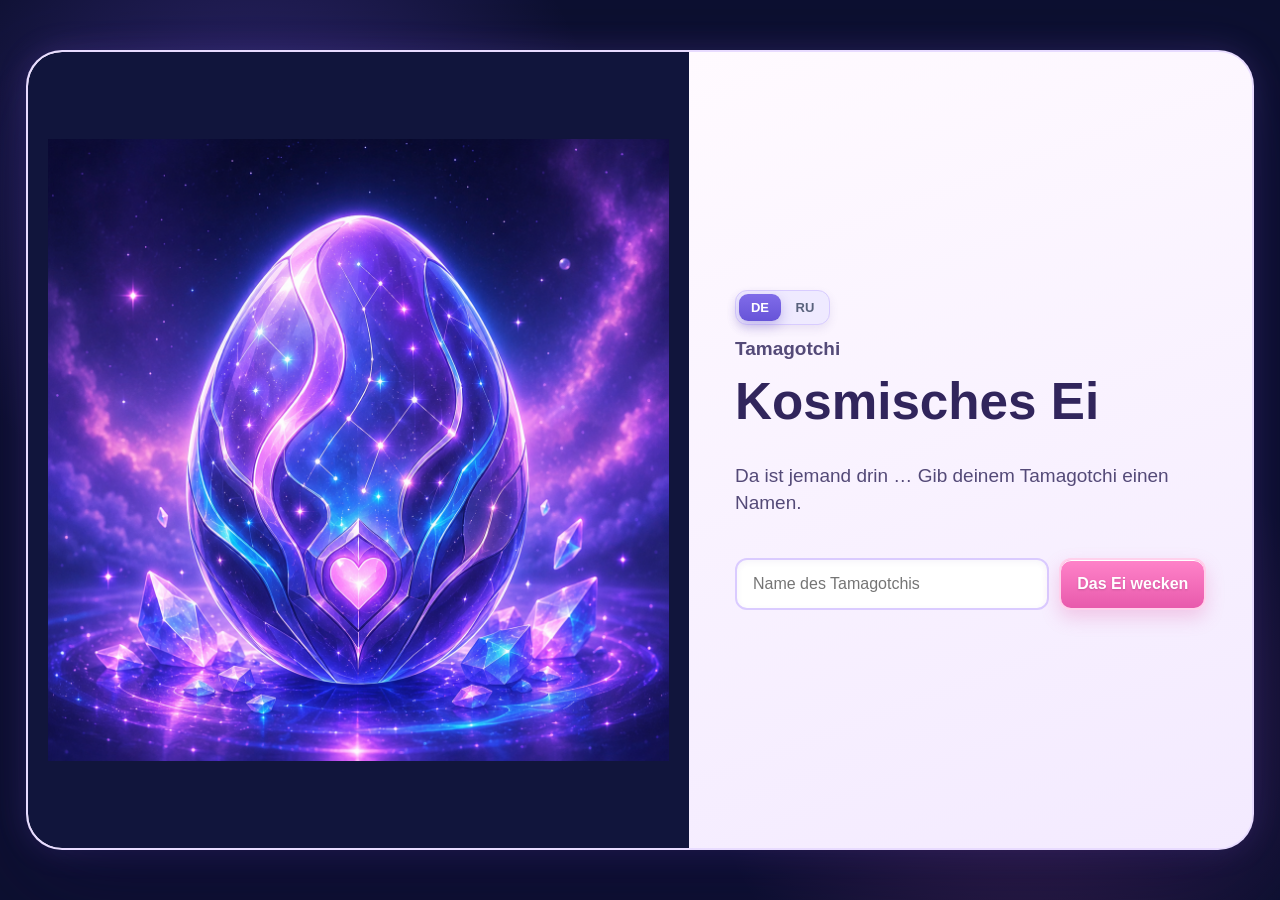
==== commit 631a9ab6: "изменения в папке" ====
--- a/index.html
+++ b/index.html
@@ -11,17 +11,20 @@
   <section class="birth-screen" id="birthScreen">
     <div class="birth-card">
       <div class="birth-visual" id="birthVisual">
-        <img id="birthImage" src="assets/images/anfisa_egg.png" alt="Tamagotchi">
-        <div class="egg-cracks" id="eggCracks" aria-hidden="true"><i></i><i></i><i></i><i></i><i></i></div>
-        <div class="shell-shards" id="shellShards" aria-hidden="true"><b></b><b></b><b></b><b></b><b></b><b></b></div>
-        <div class="birth-stars" aria-hidden="true">✦ ✧ ✦</div>
+        <img id="birthImage" src="assets/images/anfisa_egg.png" alt="Kosmisches Ei">
+        <div class="egg-cracks" id="eggCracks" aria-hidden="true">
+          <i></i><i></i><i></i><i></i><i></i>
+        </div>
+        <div class="shell-shards" id="shellShards" aria-hidden="true">
+          <b></b><b></b><b></b><b></b><b></b><b></b>
+        </div>
       </div>
       <div class="birth-copy">
         <div class="language-switch birth-language-switch">
           <button type="button" class="lang-btn active" data-lang="de">DE</button>
           <button type="button" class="lang-btn" data-lang="ru">RU</button>
         </div>
-        <p class="eyebrow brand-word">Tamagotchi</p>
+        <p class="eyebrow">Tamagotchi</p>
         <h1 id="birthTitle">Kosmisches Ei</h1>
         <p id="birthText">Da ist jemand drin … Gib deinem Tamagotchi einen Namen.</p>
 
@@ -46,7 +49,7 @@
 
       <div class="title-block">
         <p class="eyebrow" id="demoLabel">Demo-Webversion</p>
-        <h1 class="brand-title">Tamagotchi</h1>
+        <h1>Tamagotchi</h1>
         <p id="welcomeText">Dein Tamagotchi ist geboren!</p>
       </div>
 
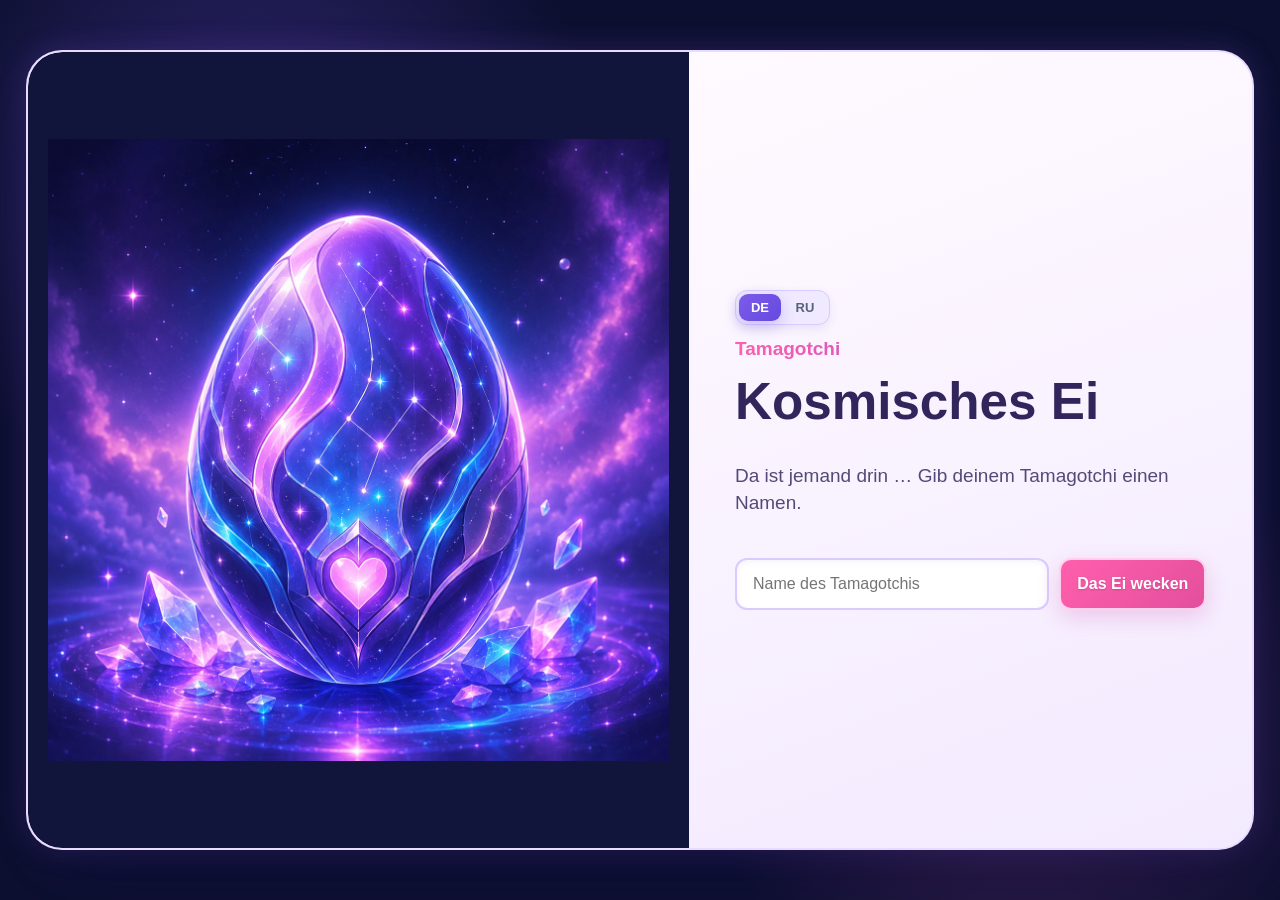
==== commit 48d18097: "Обновлено" ====
--- a/index.html
+++ b/index.html
@@ -11,7 +11,7 @@
   <section class="birth-screen" id="birthScreen">
     <div class="birth-card">
       <div class="birth-visual" id="birthVisual">
-        <img id="birthImage" src="assets/images/anfisa_egg.png" alt="Kosmisches Ei">
+        <img id="birthImage" src="assets/images/tamagotchi_egg.png" alt="Kosmisches Ei">
         <div class="egg-cracks" id="eggCracks" aria-hidden="true">
           <i></i><i></i><i></i><i></i><i></i>
         </div>
@@ -29,7 +29,7 @@
         <p id="birthText">Da ist jemand drin … Gib deinem Tamagotchi einen Namen.</p>
 
         <div class="birth-controls" id="birthControls">
-          <input id="petName" type="text" maxlength="20" placeholder="Name" value="">
+          <input id="petName" type="text" maxlength="20" placeholder="Name des Tamagotchis" value="">
           <button id="startBtn" class="primary">Das Ei wecken</button>
         </div>
 
@@ -44,11 +44,11 @@
 
     <header class="topbar">
       <div class="mini-avatar">
-        <img id="miniPetImage" src="assets/images/anfisa_baby.png" alt="Tamagotchi">
+        <img id="miniPetImage" src="assets/images/tamagotchi_baby.png" alt="Tamagotchi">
       </div>
 
       <div class="title-block">
-        <p class="eyebrow" id="demoLabel">Demo-Webversion</p>
+        <p class="eyebrow" id="demoLabel"></p>
         <h1>Tamagotchi</h1>
         <p id="welcomeText">Dein Tamagotchi ist geboren!</p>
       </div>
@@ -60,7 +60,7 @@
         </div>
 
         <div class="level-badge">
-          <span id="levelLabel">🏆 Level</span>
+          <span id="levelLabel">🏆 Stufe</span>
           <strong id="level">1</strong>
         </div>
       </div>
@@ -118,7 +118,7 @@
         </div>
 
         <div class="pet-picture">
-          <img id="petImage" src="assets/images/anfisa_baby.png" alt="Tamagotchi">
+          <img id="petImage" src="assets/images/tamagotchi_baby.png" alt="Tamagotchi">
           <div class="pet-sparkles" id="petSparkles">✨</div>
         </div>
 
@@ -161,13 +161,14 @@
 
           <div class="fooddy-box" id="fooddyBox">
             <div class="fooddy-layout">
-              <div class="fooddy-visual">
+              <button class="fooddy-visual fooddy-zoom-trigger" id="fooddyZoomTrigger" type="button" aria-label="Fooddy vergrößern">
                 <img src="assets/images/fooddy_feeder.png" alt="Robo-Futterautomat Fooddy">
+                <span class="fooddy-zoom-hint" id="fooddyZoomHint">🔍 Vergrößern</span>
                 <div class="food-pellets" id="foodPellets" aria-hidden="true">
                   <span>●</span><span>●</span><span>●</span><span>●</span><span>●</span>
                 </div>
                 <div class="fooddy-dispense-label" id="fooddyDispenseLabel">Fooddy ist bereit</div>
-              </div>
+              </button>
 
               <div class="fooddy-content">
             <div class="fooddy-heading">
@@ -245,7 +246,7 @@
         <div id="finishArea" hidden>
           <div class="finish-box">
             <div class="finish-icon">🏆</div>
-            <h2 id="finishTitle">Demo geschafft!</h2>
+            <h2 id="finishTitle">Geschafft!</h2>
             <p id="finishText"></p>
             <button id="continueBtn" class="primary">Tamagotchi ansehen</button>
           </div>
@@ -253,6 +254,23 @@
       </section>
     </section>
   </main>
+
+  <div class="fooddy-modal" id="fooddyModal" hidden role="dialog" aria-modal="true" aria-labelledby="fooddyModalTitle">
+    <div class="fooddy-modal-backdrop" data-close-fooddy-modal></div>
+    <div class="fooddy-modal-card">
+      <button class="fooddy-modal-close" id="fooddyModalClose" type="button" aria-label="Schließen">×</button>
+      <h2 id="fooddyModalTitle">Fooddy</h2>
+      <div class="fooddy-modal-grid">
+        <div class="fooddy-modal-image-wrap">
+          <img id="fooddyModalImage" src="assets/images/fooddy_feeder.png" alt="Fooddy">
+        </div>
+        <div class="fooddy-modal-copy">
+          <p class="fooddy-modal-label" id="fooddyModalLabel">Nachricht von Fooddy</p>
+          <p class="fooddy-modal-message" id="fooddyModalMessage"></p>
+        </div>
+      </div>
+    </div>
+  </div>
 
   <script src="script.js"></script>
 </body>
--- a/style.css
+++ b/style.css
@@ -587,7 +587,7 @@
   line-height: 1.05;
 }
 
-/* Анфиса показывается целиком */
+/* питомец показывается целиком */
 .pet-picture {
   padding: 4px 4px 2px;
 }
@@ -749,7 +749,7 @@
 }
 
 
-/* ===== v3: Анфиса всегда показывается целиком ===== */
+/* ===== v3: питомец всегда показывается целиком ===== */
 .pet-stage {
   grid-template-rows: auto minmax(0, 1fr) auto;
   min-height: 0;
@@ -885,7 +885,7 @@
 }
 
 /* На экранах высотой около пользовательского скриншота
-   отдаём Анфисе больше вертикального места */
+   отдаём питомцу больше вертикального места */
 @media (min-width: 900px) and (max-height: 900px) {
   .game-shell {
     grid-template-rows:
@@ -913,7 +913,7 @@
 
 
 /* =========================================================
-   v5 — финальное исправление изображения Анфисы
+   v5 — финальное исправление изображения питомца
    Никакого absolute и никакого увеличения.
    ========================================================= */
 
@@ -1375,3 +1375,563 @@
 }
 
 html{height:100%;overflow:hidden!important;} body{height:100%;overflow:hidden!important;}
+
+
+/* v17 — заметное сообщение о взрослении только после завершения блока 6/6 */
+.reaction-chip { transition: .25s ease; }
+.pet-sparkles.show { animation: growthSpark 1.2s ease both; }
+@keyframes growthSpark {
+  0% { opacity: 0; transform: scale(.7); }
+  35% { opacity: 1; transform: scale(1.25) rotate(8deg); }
+  100% { opacity: 0; transform: scale(1); }
+}
+
+
+/* v18 — читабельные задания, полный текст Fooddy и растущий общий прогресс */
+.task-stage {
+  padding: 10px 12px !important;
+}
+
+#feedArea, #seriesArea {
+  display: flex;
+  flex-direction: column;
+  min-height: 0;
+}
+
+#feedArea[hidden], #seriesArea[hidden] { display: none !important; }
+
+.section-heading {
+  min-height: 58px;
+  padding: 4px 6px 8px !important;
+}
+.section-heading h2 {
+  font-size: 25px !important;
+  line-height: 1.05;
+}
+.task-topic {
+  font-size: 16px !important;
+  line-height: 1.15;
+}
+.status-badge, .round-badge {
+  font-size: 14px !important;
+  padding: 7px 11px !important;
+}
+
+.fooddy-box, .german-box {
+  flex: 1;
+  min-height: 0;
+  padding: 14px 16px !important;
+  border-radius: 18px !important;
+}
+
+.fooddy-layout {
+  grid-template-columns: 235px minmax(0, 1fr) !important;
+  gap: 18px !important;
+  height: 100%;
+  min-height: 250px;
+}
+
+/* В картинке Fooddy есть старая мелкая реплика. Показываем только робота/кормушку,
+   а все актуальные слова выводим крупным HTML-текстом справа. */
+.fooddy-visual {
+  min-height: 250px !important;
+  border-radius: 18px !important;
+}
+.fooddy-visual img {
+  width: 100% !important;
+  height: 100% !important;
+  min-height: 250px !important;
+  object-fit: cover !important;
+  object-position: 78% center !important;
+  transform: scale(1.18);
+  transform-origin: 78% center;
+}
+.fooddy-dispense-label {
+  left: 12px !important;
+  right: 12px !important;
+  bottom: 10px !important;
+  padding: 8px 10px !important;
+  font-size: 15px !important;
+  line-height: 1.15;
+}
+.fooddy-content {
+  align-content: start !important;
+  padding-top: 2px;
+}
+.fooddy-heading h3, .german-box h3 {
+  font-size: 25px !important;
+  line-height: 1.1;
+  margin: 2px 0 5px !important;
+}
+.fooddy-heading .task-topic {
+  font-size: 17px !important;
+}
+.fooddy-message {
+  font-size: 18px !important;
+  line-height: 1.35 !important;
+  padding: 12px 14px !important;
+  margin: 10px 0 12px !important;
+  min-height: 68px;
+  overflow: visible !important;
+  white-space: normal !important;
+}
+.guess-row {
+  grid-template-columns: minmax(0,1fr) auto !important;
+  gap: 10px !important;
+}
+.guess-row input {
+  min-height: 54px !important;
+  padding: 12px 14px !important;
+  font-size: 18px !important;
+}
+.guess-row .primary {
+  min-height: 54px !important;
+  padding: 10px 22px !important;
+  font-size: 18px !important;
+}
+.attempt-line {
+  font-size: 16px !important;
+  margin-top: 8px !important;
+}
+
+.german-box {
+  display: flex;
+  flex-direction: column;
+}
+.task-question {
+  font-size: 23px !important;
+  line-height: 1.3 !important;
+  margin: 12px 0 14px !important;
+  font-weight: 800;
+}
+.answers {
+  gap: 8px !important;
+}
+.answer-btn {
+  min-height: 48px !important;
+  padding: 10px 14px !important;
+  font-size: 18px !important;
+  line-height: 1.2;
+  text-align: left;
+  border-radius: 13px !important;
+}
+.feedback {
+  min-height: 30px !important;
+  font-size: 17px !important;
+  line-height: 1.25;
+  margin-top: 10px !important;
+}
+
+/* Общий прогресс должен быть хорошо заметен */
+.progress-track.main-track {
+  height: 12px !important;
+  border-radius: 999px !important;
+  overflow: hidden;
+}
+.progress-fill.main-fill {
+  height: 100% !important;
+  min-width: 0;
+  transition: width .45s ease !important;
+}
+.game-progress-percent {
+  font-size: 20px !important;
+  font-weight: 900;
+}
+
+@media (min-width:900px) and (max-height:760px) {
+  .section-heading { min-height: 46px; }
+  .section-heading h2 { font-size: 20px !important; }
+  .task-topic { font-size: 14px !important; }
+  .fooddy-layout { grid-template-columns: 190px minmax(0,1fr) !important; min-height: 205px; }
+  .fooddy-visual, .fooddy-visual img { min-height: 205px !important; }
+  .fooddy-heading h3, .german-box h3 { font-size: 20px !important; }
+  .fooddy-message { font-size: 15px !important; min-height: 54px; margin: 6px 0 8px !important; }
+  .guess-row input, .guess-row .primary { min-height: 44px !important; font-size: 15px !important; }
+  .attempt-line { font-size: 13px !important; }
+  .task-question { font-size: 19px !important; margin: 8px 0 10px !important; }
+  .answer-btn { min-height: 38px !important; padding: 7px 11px !important; font-size: 16px !important; }
+  .feedback { font-size: 14px !important; margin-top: 6px !important; }
+}
+
+
+/* ===== v19: Fooddy — читабельное сообщение + клик для увеличения ===== */
+.fooddy-zoom-trigger {
+  appearance: none;
+  padding: 0;
+  cursor: zoom-in;
+  color: inherit;
+  text-align: left;
+}
+.fooddy-visual.fooddy-zoom-trigger {
+  display: block;
+  position: relative;
+  width: 100%;
+  overflow: hidden;
+}
+.fooddy-visual.fooddy-zoom-trigger img {
+  object-fit: contain !important;
+  object-position: center !important;
+  transform: none !important;
+  background: linear-gradient(145deg,#f5f0ff,#eef8ff);
+}
+.fooddy-zoom-hint {
+  position: absolute;
+  right: 10px;
+  top: 10px;
+  z-index: 4;
+  padding: 7px 10px;
+  border-radius: 999px;
+  background: rgba(255,255,255,.95);
+  border: 1px solid #ddccff;
+  box-shadow: 0 4px 14px rgba(74,43,135,.16);
+  color: #5c46b8;
+  font-size: 13px;
+  font-weight: 900;
+  pointer-events: none;
+}
+.fooddy-message {
+  font-size: 20px !important;
+  line-height: 1.42 !important;
+  font-weight: 700;
+}
+.fooddy-modal[hidden] { display: none !important; }
+.fooddy-modal {
+  position: fixed;
+  inset: 0;
+  z-index: 1000;
+  display: grid;
+  place-items: center;
+  padding: 22px;
+}
+.fooddy-modal-backdrop {
+  position: absolute;
+  inset: 0;
+  background: rgba(22,14,56,.72);
+  backdrop-filter: blur(5px);
+}
+.fooddy-modal-card {
+  position: relative;
+  z-index: 1;
+  width: min(1120px, 96vw);
+  max-height: 92vh;
+  overflow: auto;
+  border: 3px solid rgba(229,210,255,.95);
+  border-radius: 28px;
+  padding: 24px;
+  background: linear-gradient(145deg,#fff,#faf5ff 60%,#f1f4ff);
+  box-shadow: 0 30px 100px rgba(12,7,42,.45), 0 0 40px rgba(174,124,255,.25);
+}
+.fooddy-modal-card h2 {
+  margin: 0 50px 16px 0;
+  font-size: clamp(28px,3vw,42px);
+  color: #5439ad;
+}
+.fooddy-modal-close {
+  position: absolute;
+  right: 16px;
+  top: 14px;
+  width: 48px;
+  height: 48px;
+  border: 0;
+  border-radius: 50%;
+  background: #fff;
+  box-shadow: 0 5px 18px rgba(58,40,110,.16);
+  font-size: 34px;
+  line-height: 1;
+  font-weight: 700;
+  color: #4e3a9e;
+  cursor: pointer;
+}
+.fooddy-modal-grid {
+  display: grid;
+  grid-template-columns: minmax(360px, 1fr) minmax(330px,.9fr);
+  gap: 24px;
+  align-items: center;
+}
+.fooddy-modal-image-wrap {
+  min-height: 420px;
+  display: grid;
+  place-items: center;
+  overflow: hidden;
+  border-radius: 22px;
+  background: #eee8ff;
+  border: 2px solid #d8c8ff;
+}
+.fooddy-modal-image-wrap img {
+  width: 100%;
+  height: min(68vh,650px);
+  object-fit: contain;
+  display: block;
+}
+.fooddy-modal-copy {
+  padding: 24px;
+  border-radius: 22px;
+  background: #fff6dd;
+  border: 2px solid #ffe4a3;
+}
+.fooddy-modal-label {
+  margin: 0 0 10px;
+  color: #6d55bc;
+  font-size: 20px;
+  font-weight: 900;
+}
+.fooddy-modal-message {
+  margin: 0;
+  font-size: clamp(24px,2.3vw,36px);
+  line-height: 1.45;
+  font-weight: 800;
+  color: #29203f;
+  overflow-wrap: anywhere;
+}
+@media (max-width: 780px) {
+  .fooddy-modal { padding: 10px; }
+  .fooddy-modal-card { padding: 18px; border-radius: 20px; }
+  .fooddy-modal-grid { grid-template-columns: 1fr; }
+  .fooddy-modal-image-wrap { min-height: 260px; }
+  .fooddy-modal-image-wrap img { height: 42vh; }
+  .fooddy-modal-copy { padding: 16px; }
+}
+
+
+/* ===== FINAL COMPLETE — только исправления, без изменения отлаженной механики ===== */
+:root{
+  --final-purple:#6f4bdb;
+  --final-pink:#ff63b6;
+  --final-blue:#57c7ff;
+  --final-soft:#fbf7ff;
+}
+body{
+  background:
+    radial-gradient(circle at 12% 10%,rgba(255,117,198,.16),transparent 28%),
+    radial-gradient(circle at 88% 12%,rgba(106,117,255,.18),transparent 32%),
+    linear-gradient(135deg,#fff7fc,#f3efff 48%,#eef8ff);
+}
+.topbar,.game-progress-panel,.stats-panel,.actions-panel,.pet-stage,.task-stage{
+  border-color:rgba(208,187,255,.95)!important;
+  box-shadow:0 10px 30px rgba(95,67,169,.10),0 0 0 1px rgba(255,255,255,.82) inset!important;
+}
+.title-block h1,.birth-copy .eyebrow{
+  background:linear-gradient(90deg,#ff5fae,#704de0);
+  -webkit-background-clip:text;background-clip:text;color:transparent;
+}
+.action-btn.active,.primary{
+  background:linear-gradient(135deg,#ff67b6,#7954e8)!important;
+  box-shadow:0 8px 22px rgba(207,75,171,.24)!important;
+}
+.answer-btn{font-weight:800!important;}
+.answer-btn:hover:not(:disabled){
+  transform:translateY(-1px);
+  border-color:#bba1ff!important;
+  box-shadow:0 6px 18px rgba(112,76,218,.12)!important;
+}
+.fooddy-visual.fooddy-zoom-trigger{
+  background:linear-gradient(145deg,#201448,#4a2a78)!important;
+  border:2px solid #b998ff!important;
+  box-shadow:0 0 24px rgba(133,89,255,.23)!important;
+}
+.fooddy-visual.fooddy-zoom-trigger img{
+  object-fit:contain!important;
+  object-position:center!important;
+  transform:none!important;
+  width:100%!important;height:100%!important;
+  padding:2px!important;
+}
+.fooddy-zoom-hint{
+  background:rgba(49,24,93,.88)!important;
+  color:#fff!important;
+  border:1px solid rgba(255,255,255,.6)!important;
+}
+.fooddy-message{
+  font-size:17px!important;
+  line-height:1.38!important;
+  font-weight:700!important;
+  min-height:unset!important;
+  white-space:normal!important;
+  overflow:visible!important;
+}
+.fooddy-modal-image-wrap img{
+  object-fit:contain!important;
+  object-position:center!important;
+  transform:none!important;
+}
+.fooddy-modal-message{
+  font-size:clamp(20px,2vw,30px)!important;
+  line-height:1.45!important;
+  font-weight:800!important;
+}
+.task-question{font-size:clamp(17px,1.45vw,22px)!important;line-height:1.3!important;}
+.answer-btn{font-size:clamp(15px,1.2vw,19px)!important;min-height:42px!important;}
+.pet-picture img{object-fit:contain!important;}
+.birth-visual>img,#birthImage{object-fit:contain!important;object-position:center!important;}
+@media (max-height:760px){
+  .fooddy-message{font-size:15px!important;}
+  .answer-btn{min-height:36px!important;font-size:14px!important;}
+}
+
+/* ===== FINAL VISUAL POLISH ===== */
+:root{
+  --violet:#6f49e8; --violet2:#9a73ff; --pink:#ff62b5; --blue:#6fc8ff;
+  --panel:rgba(255,255,255,.965); --line:rgba(200,171,255,.72);
+  --shadow:0 10px 28px rgba(81,45,148,.16),0 0 22px rgba(134,92,255,.10);
+}
+body{
+  background:
+    radial-gradient(circle at 12% 12%,rgba(255,131,203,.24),transparent 28%),
+    radial-gradient(circle at 86% 8%,rgba(118,120,255,.22),transparent 34%),
+    linear-gradient(135deg,#fff4fb 0%,#f7f1ff 46%,#eef8ff 100%);
+}
+.game-shell{filter:saturate(1.03)}
+.topbar,.game-progress-panel,.stats-panel,.actions-panel,.pet-stage,.task-stage{
+  border-color:var(--line)!important;
+  box-shadow:var(--shadow)!important;
+  backdrop-filter:blur(10px);
+}
+.topbar{background:linear-gradient(90deg,rgba(255,240,249,.98),rgba(243,239,255,.98))!important}
+.title-block h1{background:linear-gradient(90deg,#ff65b8,#7658ee);-webkit-background-clip:text;background-clip:text;color:transparent;font-weight:900}
+.lang-btn.active{background:linear-gradient(135deg,#7d5bea,#6549df)!important;color:#fff!important;box-shadow:0 5px 15px rgba(102,73,223,.28)}
+.actions-panel,.action-btn{border-color:#d9c6ff!important}
+.action-btn.active,.action-btn:hover{background:linear-gradient(135deg,#ffd8ec,#e9ddff)!important;box-shadow:0 5px 15px rgba(130,87,229,.16)}
+.pet-picture{background:radial-gradient(circle at 50% 45%,rgba(255,255,255,.94),rgba(239,226,255,.92) 65%,rgba(219,205,255,.88));border:1px solid #dfcfff;box-shadow:inset 0 0 28px rgba(130,80,220,.10)}
+.pet-picture img{object-fit:contain!important}
+.task-stage{background:linear-gradient(150deg,rgba(255,255,255,.99),rgba(249,244,255,.98))!important}
+.fooddy-box,.german-box{border:1px solid #dac9ff!important;box-shadow:0 8px 22px rgba(103,74,166,.10);background:linear-gradient(155deg,#fff,#fbf7ff)!important}
+.fooddy-visual{background:linear-gradient(145deg,#f2ecff,#eef8ff)!important;border:1px solid #ceb9ff!important;box-shadow:0 8px 20px rgba(94,59,175,.16);min-height:205px!important}
+.fooddy-visual img{object-fit:cover!important;object-position:center 45%!important;min-height:205px!important;transform:scale(1.02)}
+.fooddy-message{font-size:15px!important;line-height:1.38!important;padding:10px 12px!important;border:1px solid #f0d89d;background:linear-gradient(90deg,#fff9e8,#fff4d9)!important;color:#252145!important}
+.guess-row input{font-size:15px!important;min-height:46px;border:1px solid #d5c8ee!important;background:#fff!important}
+.guess-row .primary,.primary{background:linear-gradient(135deg,#ff5fad,#e34f9c)!important;box-shadow:0 8px 18px rgba(225,72,153,.24);min-height:44px}
+.answer-btn{font-size:15px!important;min-height:38px!important;border-radius:13px!important;background:linear-gradient(180deg,#fff,#fbf8ff)!important}
+.answer-btn:hover{transform:translateY(-1px);box-shadow:0 6px 15px rgba(92,61,158,.12)}
+.game-progress-panel{background:linear-gradient(90deg,#fff0f8,#f1edff)!important}
+.main-fill{background:linear-gradient(90deg,#ff65b4,#ffb45e,#7fcfff,#7759ee)!important;box-shadow:0 0 15px rgba(121,88,233,.40)!important}
+.stat{box-shadow:0 4px 10px rgba(79,53,135,.06)}
+.stat.changed{box-shadow:0 0 0 3px rgba(73,215,123,.26),0 0 24px rgba(73,215,123,.35)!important}
+.fooddy-modal-card{border:2px solid #d7c1ff!important;box-shadow:0 25px 80px rgba(43,22,83,.40),0 0 40px rgba(145,105,255,.26)!important}
+.fooddy-modal-image{object-fit:contain!important;background:linear-gradient(135deg,#eee7ff,#e9f7ff)!important}
+
+/* === FINAL VISUAL FIX: FOODDY — show the approved robot-feeder completely === */
+.fooddy-layout{
+  grid-template-columns:minmax(210px,28%) minmax(0,1fr)!important;
+  gap:14px!important;
+  align-items:stretch!important;
+}
+.fooddy-visual{
+  min-height:220px!important;
+  padding:8px!important;
+  overflow:hidden!important;
+  display:flex!important;
+  align-items:center!important;
+  justify-content:center!important;
+  background:linear-gradient(145deg,#efe9ff,#f8f3ff)!important;
+}
+.fooddy-visual img,
+.fooddy-visual.fooddy-zoom-trigger img{
+  width:100%!important;
+  height:220px!important;
+  min-height:0!important;
+  max-height:none!important;
+  object-fit:contain!important;
+  object-position:center!important;
+  transform:none!important;
+  border-radius:16px!important;
+}
+.fooddy-message{
+  font-size:clamp(15px,1.05vw,19px)!important;
+  line-height:1.35!important;
+  padding:10px 12px!important;
+  margin:7px 0!important;
+  overflow:visible!important;
+}
+.fooddy-content h3,
+.fooddy-title,
+.fooddy-heading h3{
+  font-size:clamp(20px,1.35vw,26px)!important;
+  line-height:1.15!important;
+}
+.attempt-line{font-size:14px!important;line-height:1.25!important}
+.guess-row input{font-size:16px!important;padding:10px 12px!important}
+.guess-row .primary{font-size:16px!important;padding:10px 16px!important}
+
+@media (max-width:900px){
+  .fooddy-layout{grid-template-columns:1fr!important}
+  .fooddy-visual img,.fooddy-visual.fooddy-zoom-trigger img{height:min(42vh,360px)!important}
+}
+
+/* ===== FINAL FIX: Fooddy fully visible + caption below image ===== */
+.fooddy-layout{
+  grid-template-columns:minmax(250px,32%) minmax(0,1fr)!important;
+  gap:16px!important;
+  align-items:start!important;
+}
+.fooddy-visual.fooddy-zoom-trigger{
+  position:relative!important;
+  display:flex!important;
+  flex-direction:column!important;
+  align-items:stretch!important;
+  justify-content:flex-start!important;
+  min-height:0!important;
+  padding:8px 8px 0!important;
+  overflow:visible!important;
+  background:linear-gradient(145deg,#f0eaff,#f8f5ff)!important;
+}
+.fooddy-visual.fooddy-zoom-trigger img{
+  display:block!important;
+  width:100%!important;
+  height:auto!important;
+  aspect-ratio:4/3!important;
+  min-height:0!important;
+  max-height:320px!important;
+  object-fit:contain!important;
+  object-position:center!important;
+  transform:none!important;
+  border-radius:16px!important;
+  background:#efeaff!important;
+}
+.fooddy-dispense-label{
+  position:static!important;
+  inset:auto!important;
+  transform:none!important;
+  display:block!important;
+  width:100%!important;
+  margin:8px 0 0!important;
+  padding:8px 10px!important;
+  box-sizing:border-box!important;
+  border-radius:14px!important;
+  background:linear-gradient(90deg,#ffffff,#f4efff)!important;
+  border:1px solid #d9c9ff!important;
+  color:#6350b4!important;
+  font-size:15px!important;
+  font-weight:800!important;
+  line-height:1.2!important;
+  text-align:center!important;
+  box-shadow:none!important;
+}
+.fooddy-zoom-hint{
+  position:absolute!important;
+  top:14px!important;
+  right:14px!important;
+  bottom:auto!important;
+  left:auto!important;
+  margin:0!important;
+  padding:5px 8px!important;
+  font-size:12px!important;
+  border-radius:12px!important;
+  background:rgba(255,255,255,.92)!important;
+  color:#6650b4!important;
+}
+.fooddy-content{
+  min-width:0!important;
+  align-content:start!important;
+}
+.fooddy-message{
+  font-size:clamp(14px,1vw,17px)!important;
+  line-height:1.38!important;
+}
+.progress-fill.main-fill{
+  transition:width .45s ease!important;
+  min-width:0!important;
+}
+@media (max-width:900px){
+  .fooddy-layout{grid-template-columns:1fr!important}
+  .fooddy-visual.fooddy-zoom-trigger img{max-height:420px!important}
+}
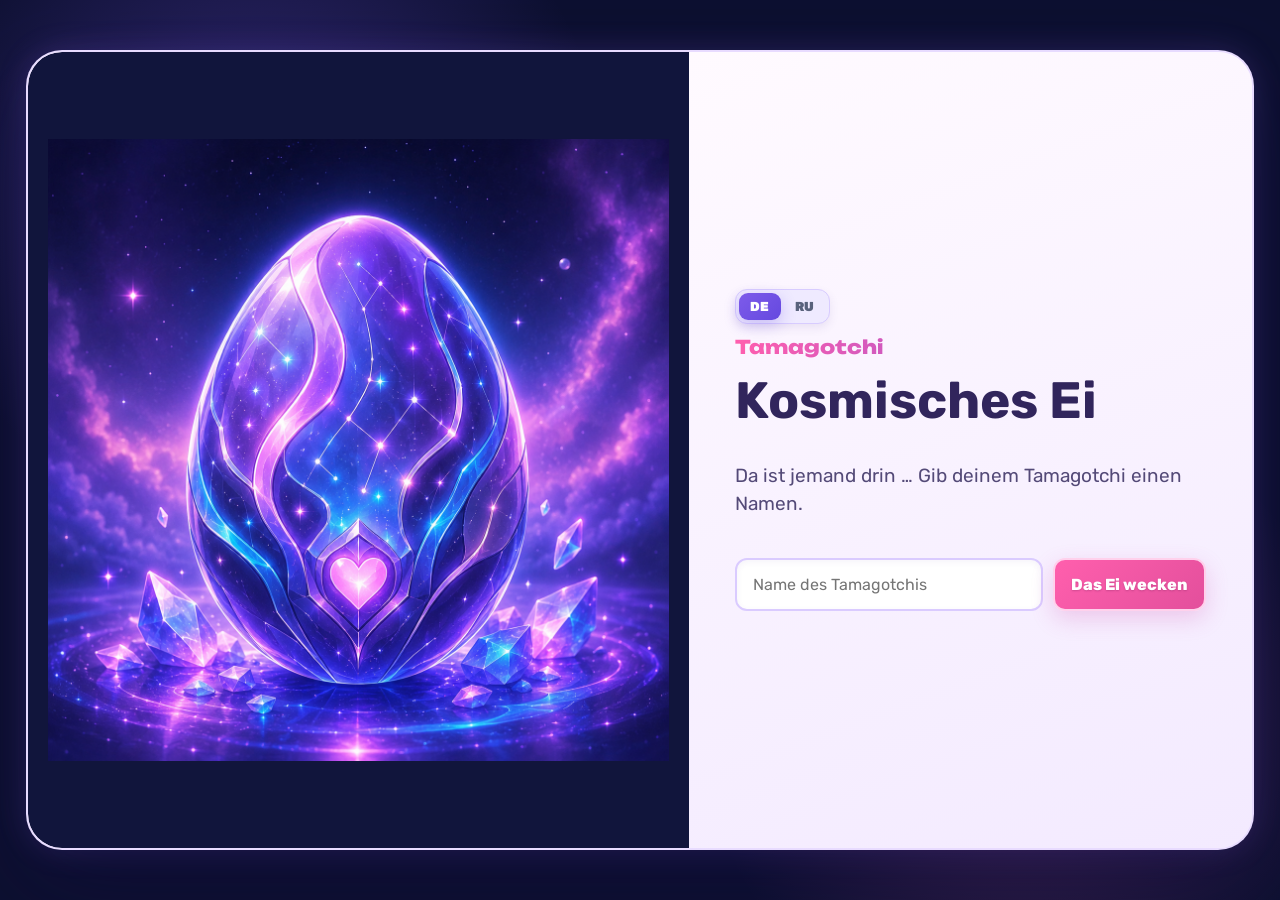
==== commit 4c1c3c2d: "Добавлено досрочное завершение игры с сюрпризом При досрочном завершении игры Тамагочи жалобно мяука" ====
--- a/index.html
+++ b/index.html
@@ -59,6 +59,8 @@
           <button type="button" class="lang-btn" data-lang="ru">RU</button>
         </div>
 
+        <button id="earlyEndBtn" class="early-end-btn" type="button">Spiel beenden</button>
+
         <div class="level-badge">
           <span id="levelLabel">🏆 Stufe</span>
           <strong id="level">1</strong>
@@ -140,7 +142,7 @@
         <div id="feedArea" hidden>
           <div class="section-heading">
             <div>
-              <p class="task-topic">🍎 Essen und Trinken</p>
+              <p class="task-topic" id="feedTopic">🍎 Essen und Trinken</p>
               <h2 id="feedTitle">Füttern</h2>
             </div>
             <span class="status-badge" id="feedStatus">Nicht erledigt</span>
@@ -232,7 +234,7 @@
           <div class="german-box">
             <div class="fooddy-heading">
               <div>
-                <p class="task-topic">🇩🇪 Deutsch</p>
+                <p class="task-topic" id="seriesLanguageLabel">🇩🇪 Deutsch</p>
                 <h3 id="seriesTaskTitle">AUFGABE 1</h3>
               </div>
               <strong class="round-badge"><span id="taskNumberLabel">Aufgabe</span> <span id="seriesTaskNumber">1</span> / 6</strong>
@@ -249,6 +251,10 @@
             <h2 id="finishTitle">Geschafft!</h2>
             <p id="finishText"></p>
             <button id="continueBtn" class="primary">Tamagotchi ansehen</button>
+            <div class="finish-actions">
+              <button id="playAgainBtn" class="primary" type="button">Spielen</button>
+              <button id="endGameBtn" class="secondary-btn" type="button">Spiel beenden</button>
+            </div>
           </div>
         </div>
       </section>
--- a/style.css
+++ b/style.css
@@ -1,3 +1,5 @@
+@import url("https://fonts.googleapis.com/css2?family=Rubik:wght@400;500;600;700;800;900&family=Unbounded:wght@700;800;900&display=swap");
+
 * { box-sizing: border-box; }
 
 :root {
@@ -354,8 +356,9 @@
   border-radius: 18px;
   padding: 11px 13px;
   display: grid;
-  align-content: center;
-  overflow: hidden;
+  align-content: start;
+  overflow-x: hidden;
+  overflow-y: auto;
 }
 
 .welcome-panel {
@@ -465,18 +468,18 @@
 .attempt-line { margin-top: 5px; font-size: 12px; }
 
 .task-question {
-  margin: 7px 0;
-  font-size: 18px;
-  line-height: 1.25;
+  margin: 5px 0;
+  font-size: 17px;
+  line-height: 1.18;
   font-weight: 800;
 }
 
-.answers { display: grid; gap: 5px; }
+.answers { display: grid; gap: 4px; }
 
 .answer-btn {
   width: 100%;
-  min-height: 34px;
-  padding: 7px 10px;
+  min-height: 30px;
+  padding: 6px 10px;
   border: 1px solid #dbe2ef;
   border-radius: 10px;
   background: #f7f9fd;
@@ -1935,3 +1938,169 @@
   .fooddy-layout{grid-template-columns:1fr!important}
   .fooddy-visual.fooddy-zoom-trigger img{max-height:420px!important}
 }
+
+
+/* ===== FINAL PATCH: ending audio + visible third option in play/heal ===== */
+#seriesArea, #feedArea {
+  overflow-y: auto !important;
+  overflow-x: hidden !important;
+  padding-bottom: 10px !important;
+}
+#seriesArea .german-box,
+#feedArea .german-box {
+  flex: 0 0 auto !important;
+  min-height: auto !important;
+  height: auto !important;
+  overflow: visible !important;
+}
+#seriesArea .answers,
+#feedArea .answers {
+  gap: 6px !important;
+}
+#seriesArea .answer-btn,
+#feedArea .answer-btn {
+  min-height: 36px !important;
+  padding-top: 8px !important;
+  padding-bottom: 8px !important;
+}
+#seriesArea .feedback,
+#feedArea .feedback {
+  margin-bottom: 8px !important;
+}
+.pet-picture.final-happy {
+  overflow: visible !important;
+}
+.pet-picture.final-happy img {
+  animation: pawReach 2.1s ease-in-out infinite;
+  transform-origin: 62% 88%;
+}
+.pet-picture.final-happy::after {
+  content: "🐾";
+  position: absolute;
+  right: 18px;
+  bottom: 22px;
+  font-size: 28px;
+  line-height: 1;
+  animation: pawFloat 1.8s ease-in-out infinite;
+  filter: drop-shadow(0 6px 10px rgba(121,88,233,.18));
+}
+.pet-picture.final-sad img {
+  animation: sadNod 2.2s ease-in-out infinite;
+}
+@keyframes pawReach {
+  0%,100% { transform: translateX(0) translateY(0) scale(1); }
+  35% { transform: translateX(8px) translateY(-2px) scale(1.03); }
+  65% { transform: translateX(2px) translateY(0) scale(1.01); }
+}
+@keyframes pawFloat {
+  0%,100% { transform: translateY(0); opacity: .78; }
+  50% { transform: translateY(-5px); opacity: 1; }
+}
+@keyframes sadNod {
+  0%,100% { transform: translateY(0); }
+  25% { transform: translateY(1px) rotate(-1deg); }
+  50% { transform: translateY(2px) rotate(1deg); }
+  75% { transform: translateY(1px) rotate(-1deg); }
+}
+
+
+/* ===== FINAL PATCH: typography, RU language purity, game controls, 50% sleep ending ===== */
+:root, body, input {
+  font-family: "Rubik", system-ui, sans-serif !important;
+}
+h1, h2, h3, .primary, .secondary-btn, .action-btn, .answer-btn, .status-badge, .round-badge, .level-badge {
+  font-family: "Rubik", system-ui, sans-serif !important;
+}
+.finish-actions {
+  display: flex;
+  justify-content: center;
+  gap: 12px;
+  margin-top: 14px;
+  flex-wrap: wrap;
+}
+.finish-actions .primary, .secondary-btn {
+  min-width: 180px;
+  min-height: 46px;
+  border-radius: 14px;
+  padding: 10px 18px;
+  font-weight: 900;
+}
+.secondary-btn {
+  border: 2px solid #bca6ff;
+  background: linear-gradient(180deg,#fff,#f4efff);
+  color: #5f49b7;
+  cursor: pointer;
+}
+.secondary-btn:hover {
+  box-shadow: 0 7px 18px rgba(99,74,173,.14);
+  transform: translateY(-1px);
+}
+.pet-picture.final-sleep {
+  overflow: visible !important;
+}
+.pet-picture.final-sleep img {
+  animation: eggSleep 2.8s ease-in-out infinite;
+}
+.pet-picture.final-sleep::after {
+  content: "Zzz";
+  position: absolute;
+  right: 22px;
+  top: 24px;
+  font-family: "Rubik", system-ui, sans-serif;
+  font-size: 26px;
+  font-weight: 900;
+  color: #765be0;
+  animation: zzzFloat 2s ease-in-out infinite;
+}
+@keyframes eggSleep {
+  0%,100% { transform: translateY(0) scale(1); }
+  50% { transform: translateY(3px) scale(.99); }
+}
+@keyframes zzzFloat {
+  0%,100% { opacity: .55; transform: translateY(4px); }
+  50% { opacity: 1; transform: translateY(-4px); }
+}
+/* Play/heal: the third answer must remain visible without changing the rest of the layout. */
+#seriesArea {
+  overflow-y: auto !important;
+  overflow-x: hidden !important;
+  scrollbar-gutter: stable;
+}
+#seriesArea .german-box {
+  overflow: visible !important;
+  height: auto !important;
+  min-height: max-content !important;
+}
+#seriesArea .answers {
+  padding-bottom: 8px !important;
+}
+@media (min-width: 900px) and (max-height: 820px) {
+  #seriesArea .task-question { margin: 5px 0 7px !important; font-size: 18px !important; }
+  #seriesArea .answer-btn { min-height: 34px !important; padding: 6px 10px !important; font-size: 15px !important; }
+  #seriesArea .answers { gap: 5px !important; }
+}
+
+/* Two-font rule: Rubik + Unbounded only */
+.title-block h1, .birth-copy .eyebrow { font-family: "Unbounded", "Rubik", system-ui, sans-serif !important; }
+
+
+/* ===== FINAL PATCH: early game exit ===== */
+.early-end-btn {
+  min-height: 42px;
+  padding: 8px 14px;
+  border: 2px solid #d3c1ff;
+  border-radius: 14px;
+  background: linear-gradient(180deg,#fff,#f7f2ff);
+  color: #6450b7;
+  font-family: "Rubik", system-ui, sans-serif;
+  font-weight: 800;
+  cursor: pointer;
+  white-space: nowrap;
+}
+.early-end-btn:hover {
+  transform: translateY(-1px);
+  box-shadow: 0 7px 18px rgba(99,74,173,.14);
+}
+@media (max-width: 980px) {
+  .early-end-btn { padding: 7px 10px; font-size: 13px; }
+}
